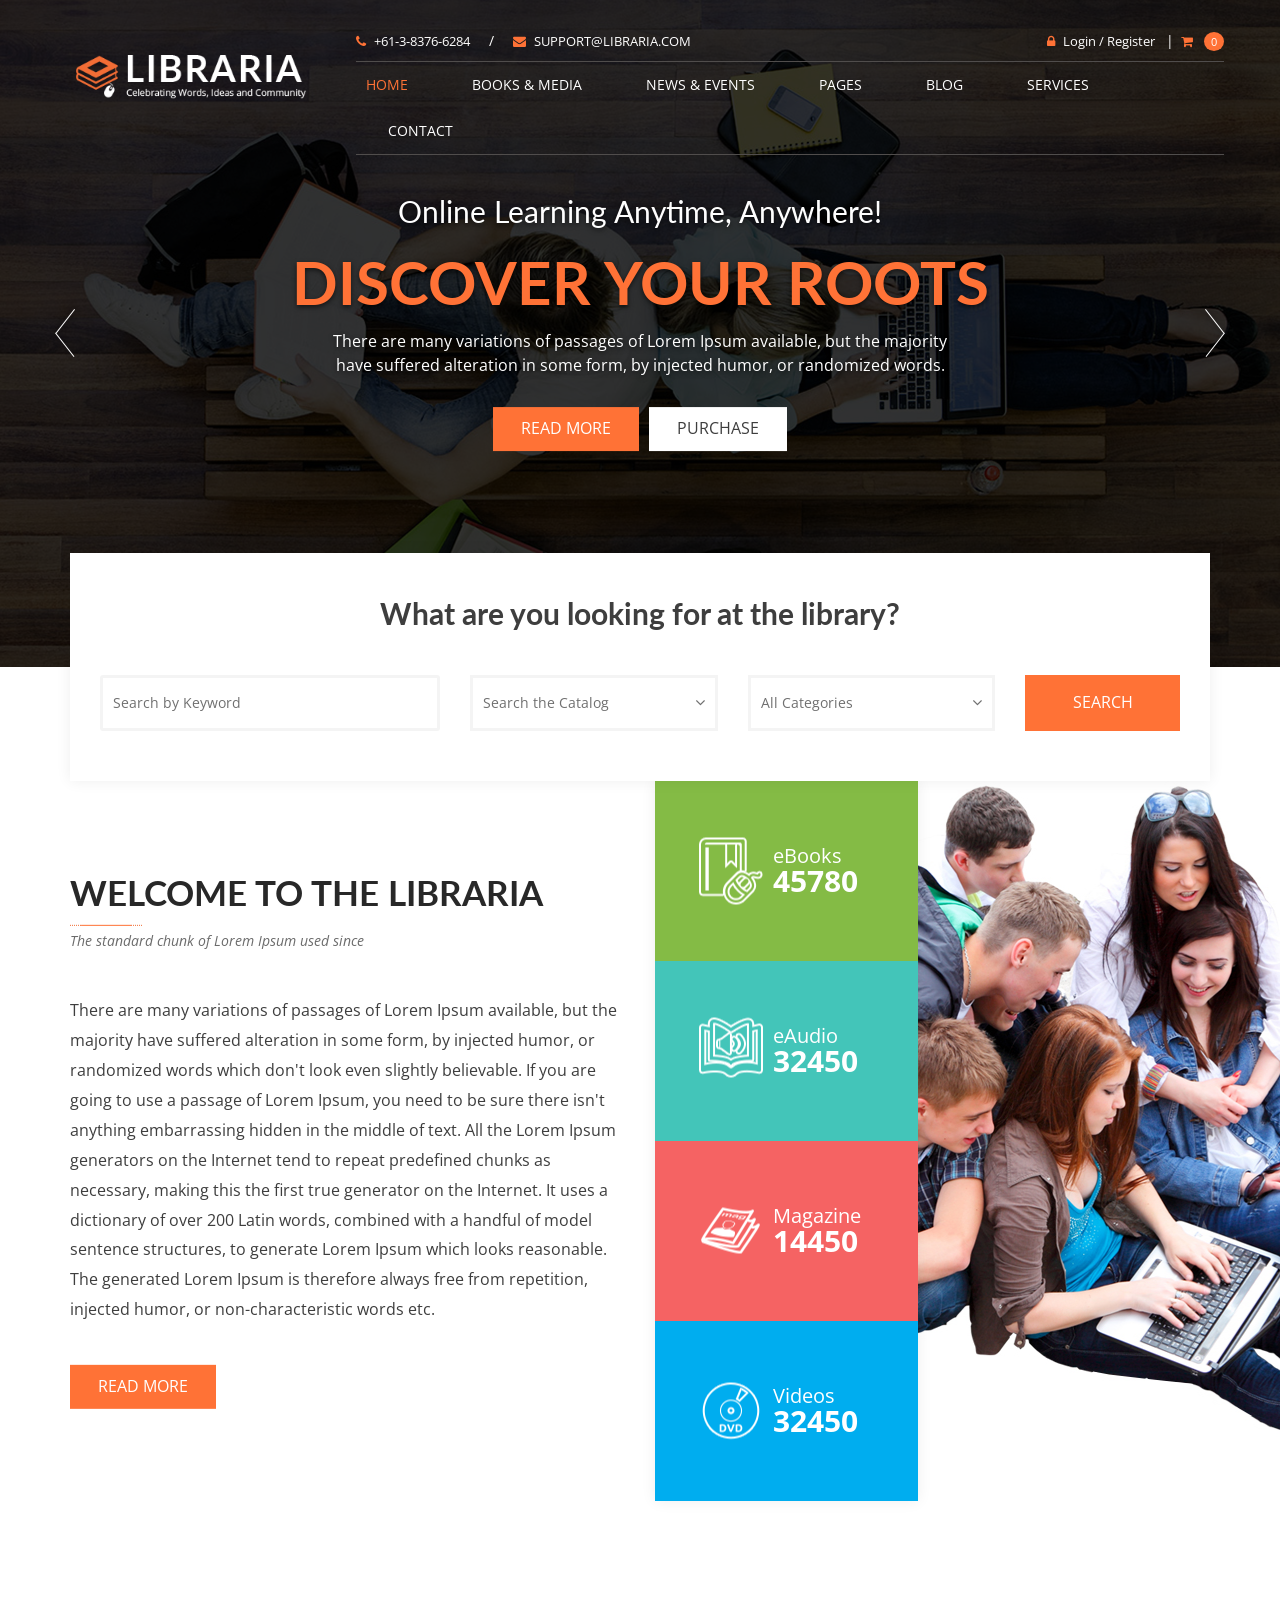
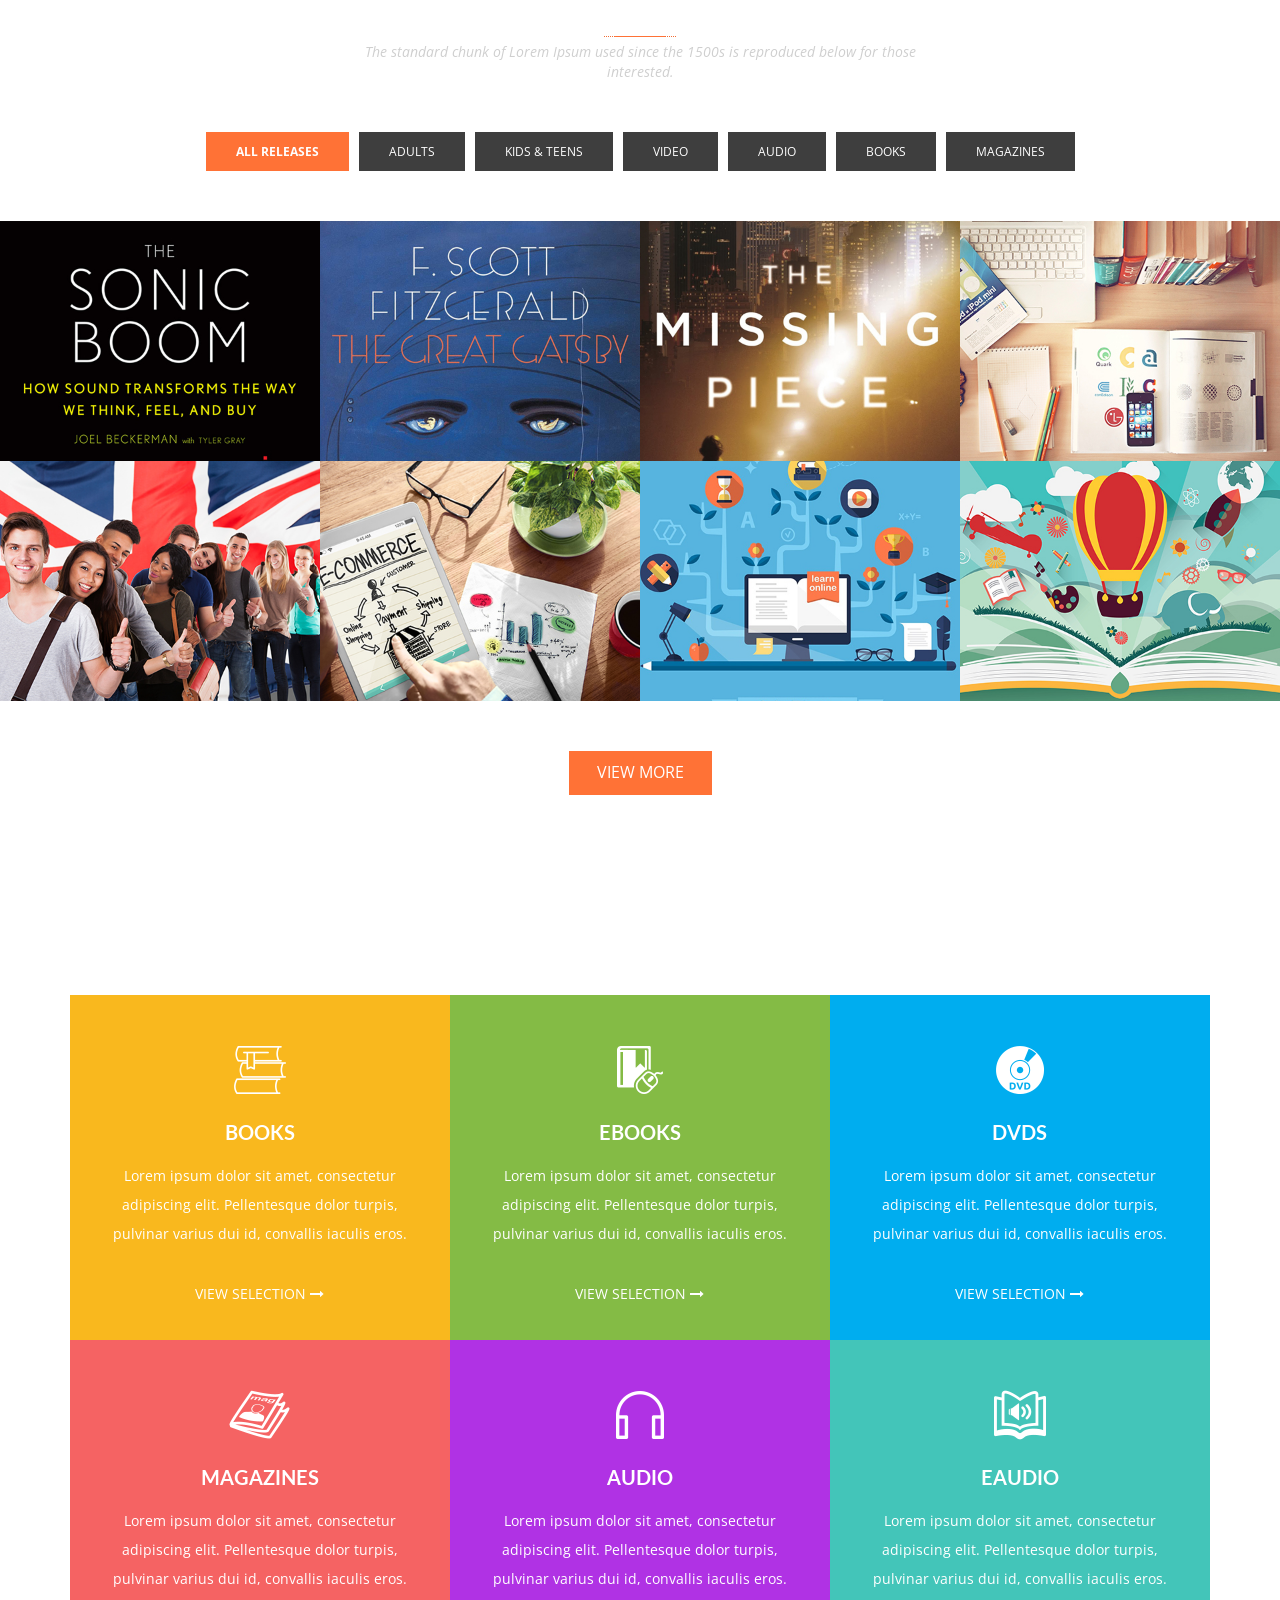
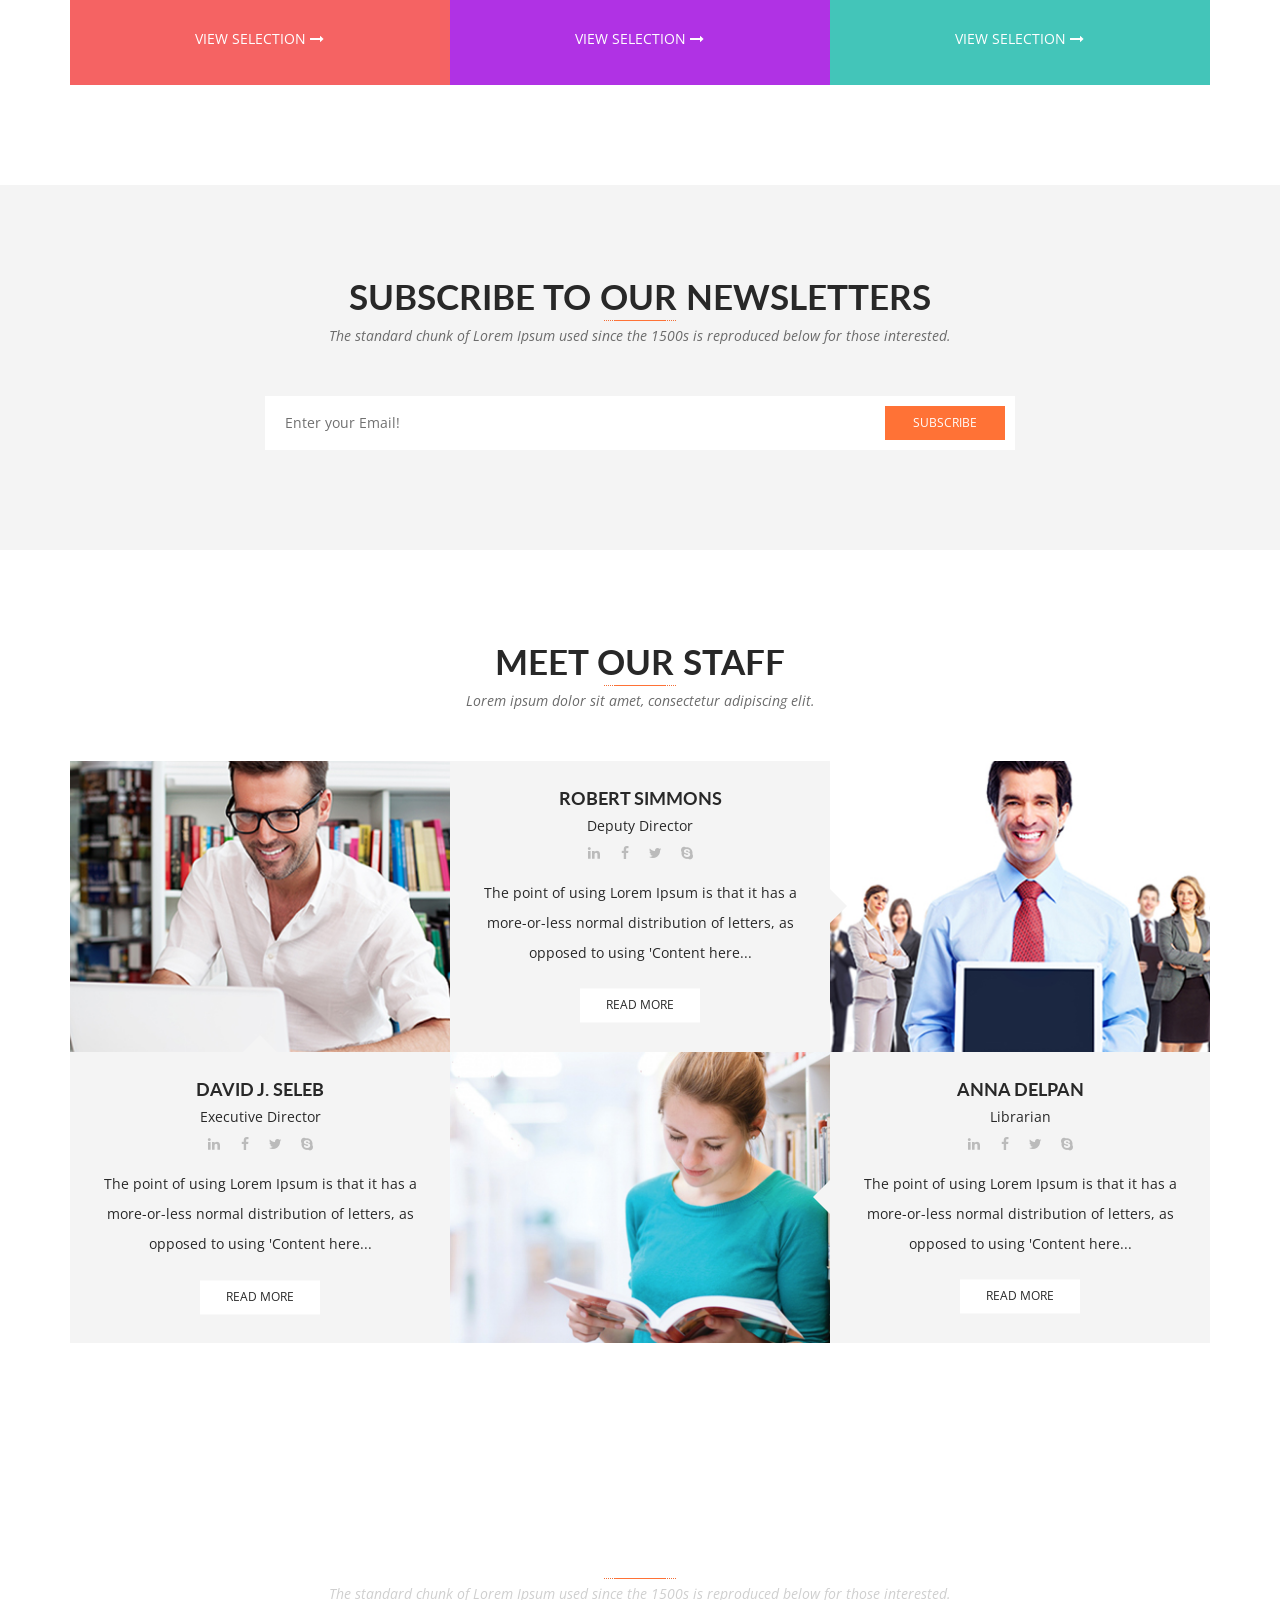
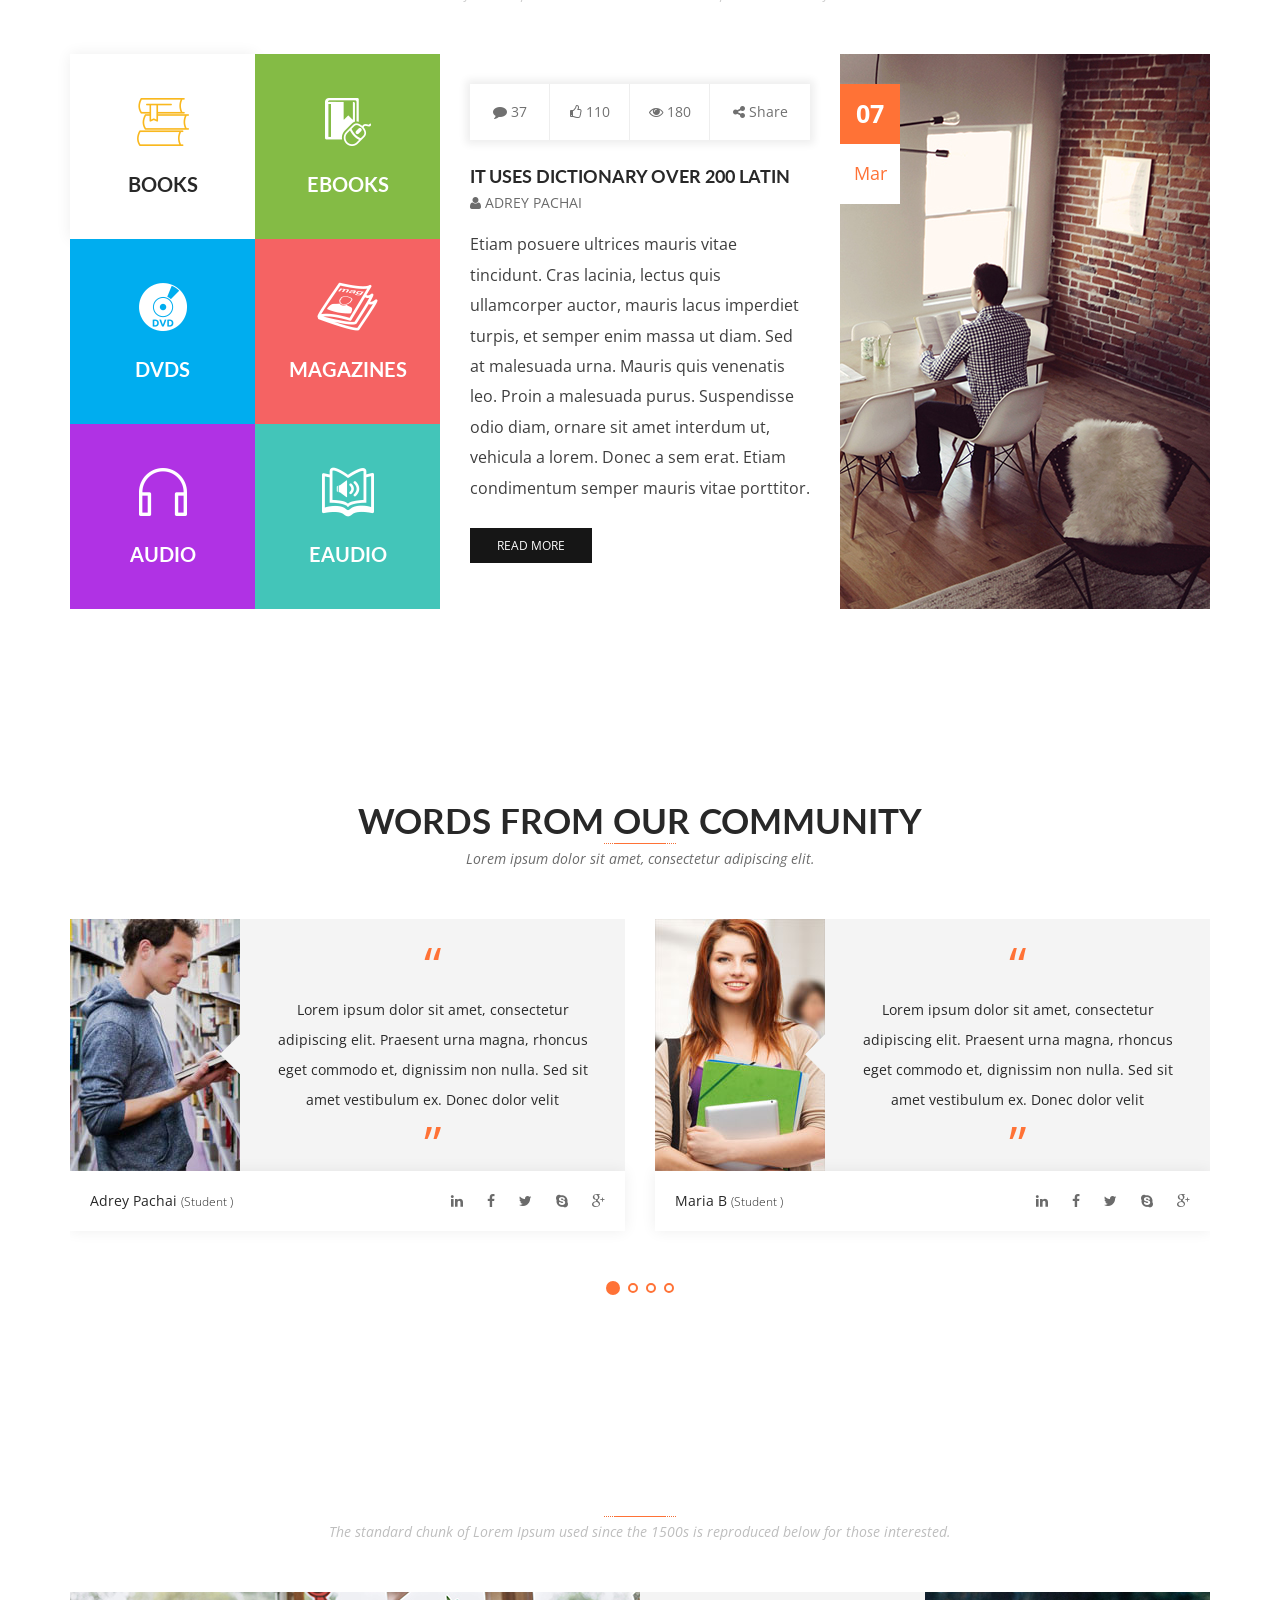
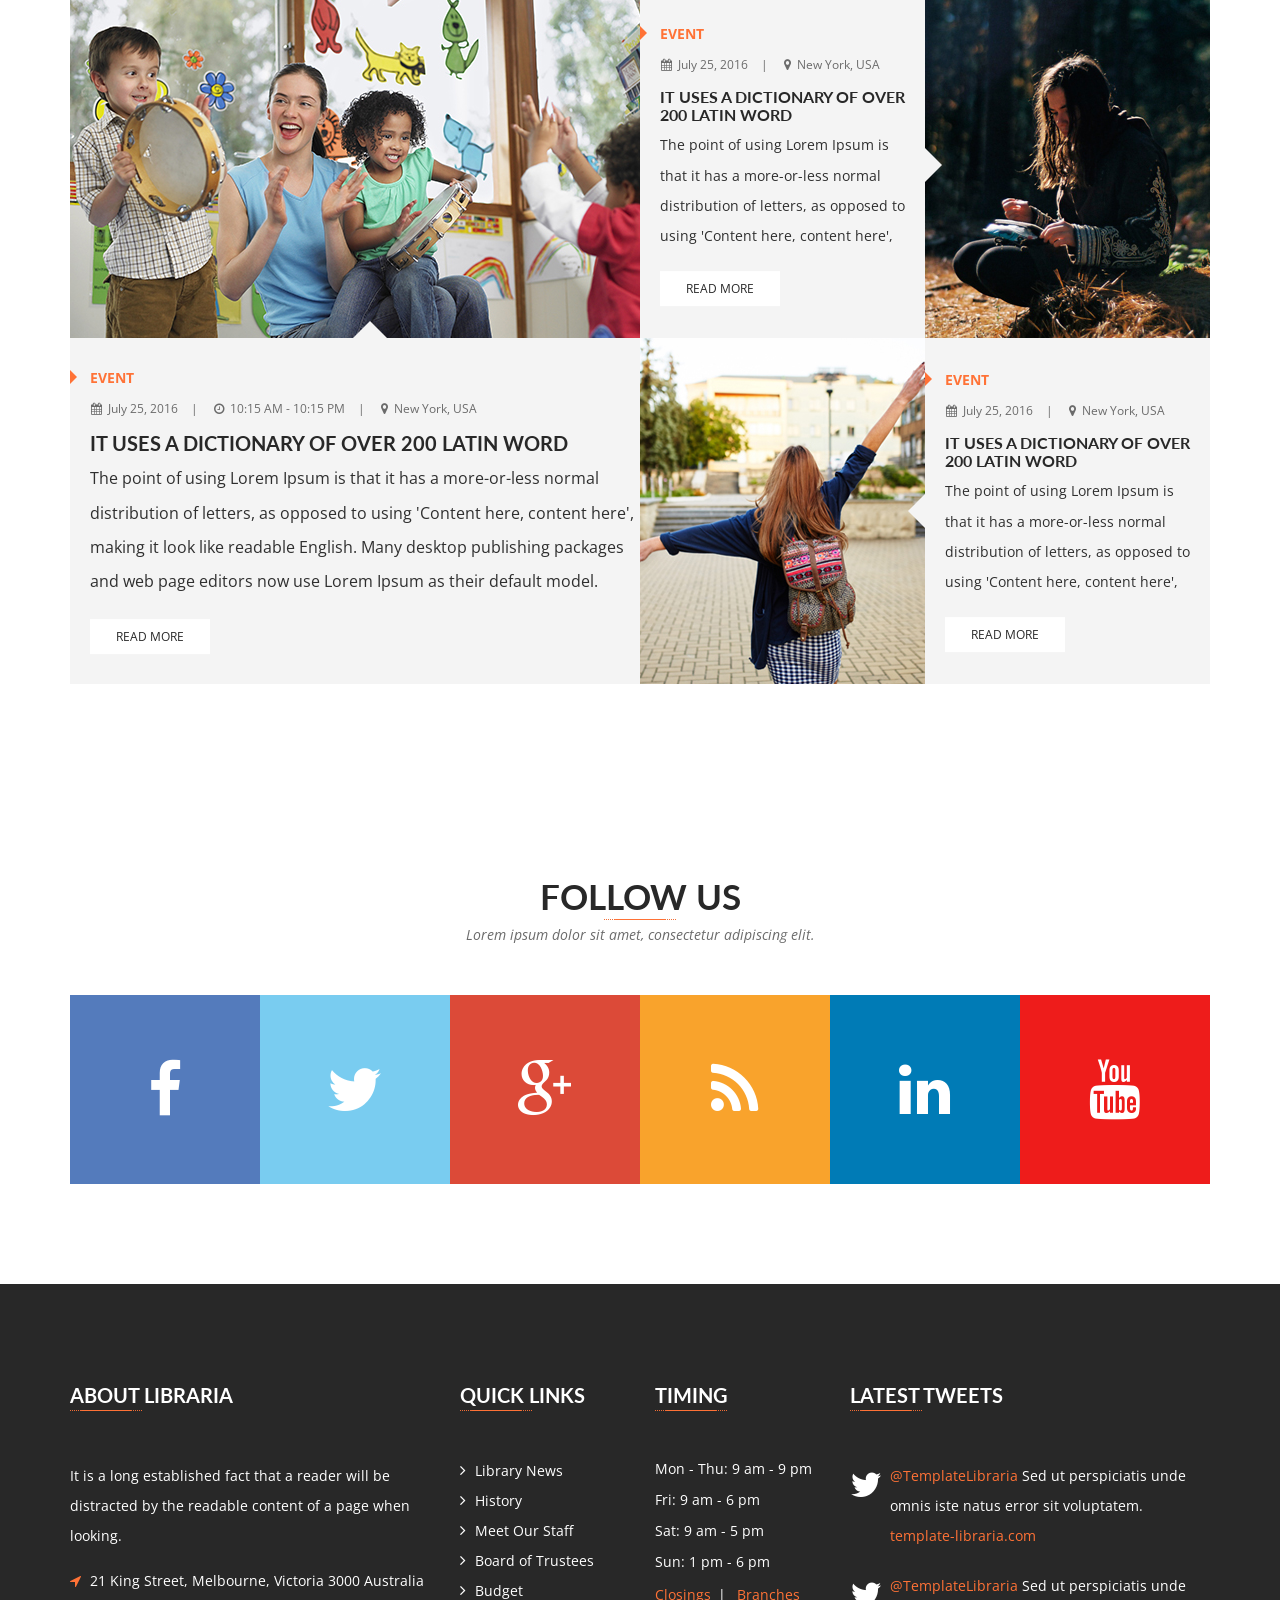
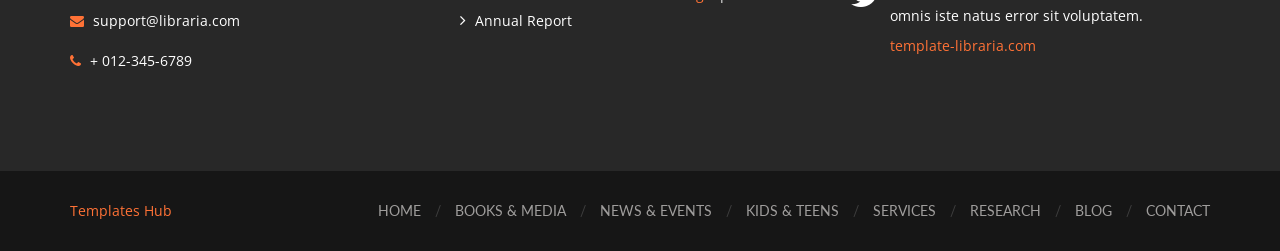
==== index.html @ a70cee3d "Caricamento iniziale Libraria HTML5 free template" ====
<!DOCTYPE html>
<html lang="zxx">
    

<head>        
        
        <!-- Meta -->
        <meta charset="utf-8" />
        <meta name="viewport" content="width=device-width,initial-scale=1,minimum-scale=1">
        
        <!-- Title -->
        <title>..:: LIBRARIA ::..</title>
        
        <!-- Favicon -->
        <link href="images/favicon.ico" rel="icon" type="image/x-icon" />
        
        <!-- Fonts -->
        <link href="https://fonts.googleapis.com/css?family=Open+Sans:300,300i,400,400i,600,600i,700,700i,800,800i%7CLato:100,100i,300,300i,400,400i,700,700i,900,900i" rel="stylesheet" />
        <link href="css/font-awesome.min.css" rel="stylesheet" type="text/css" />
        
        <!-- Mobile Menu -->
        <link href="css/mmenu.css" rel="stylesheet" type="text/css" />
        <link href="css/mmenu.positioning.css" rel="stylesheet" type="text/css" />
        
        <!-- Stylesheet -->
        <link href="style.css" rel="stylesheet" type="text/css" />
        
        <!-- HTML5 shim and Respond.js for IE8 support of HTML5 elements and media queries -->
        <!-- WARNING: Respond.js doesn't work if you view the page via file:// -->
        <!--[if lt IE 9]>
        <script src="js/html5shiv.min.js"></script>
        <script src="js/respond.min.js"></script>
        <![endif]-->
    </head>
    
    <body>
        
        <!-- Start: Header Section -->
        <header id="header-v1" class="navbar-wrapper">
            <div class="container">
                <div class="row">
                    <nav class="navbar navbar-default">
                        <div class="row">
                            <div class="col-md-3">
                                <div class="navbar-header">
                                    <div class="navbar-brand">
                                        <h1>
                                            <a href="index-2.html">
                                                <img src="images/libraria-logo-v1.png" alt="LIBRARIA" />
                                            </a>
                                        </h1>
                                    </div>
                                </div>
                            </div>
                            <div class="col-md-9">
                                <!-- Header Topbar -->
                                <div class="header-topbar hidden-sm hidden-xs">
                                    <div class="row">
                                        <div class="col-sm-6">
                                            <div class="topbar-info">
                                                <a href="tel:+61-3-8376-6284"><i class="fa fa-phone"></i>+61-3-8376-6284</a>
                                                <span>/</span>
                                                <a href="mailto:support@libraria.com"><i class="fa fa-envelope"></i>support@libraria.com</a>
                                            </div>
                                        </div>
                                        <div class="col-sm-6">
                                            <div class="topbar-links">
                                                <a href="signin.html"><i class="fa fa-lock"></i>Login / Register</a>
                                                <span>|</span>
                                                <div class="header-cart dropdown">
                                                    <a data-toggle="dropdown" class="dropdown-toggle" href="#">
                                                        <i class="fa fa-shopping-cart"></i>
                                                        <small>0</small>
                                                    </a>
                                                    <div class="dropdown-menu cart-dropdown">
                                                        <ul>
                                                            <li class="clearfix">
                                                                <img src="images/header-cart-image-01.jpg" alt="cart item" />
                                                                <div class="item-info">
                                                                    <div class="name">
                                                                        <a href="#">The Great Gatsby</a>
                                                                    </div>
                                                                    <div class="author"><strong>Author:</strong> F. Scott Fitzgerald</div>
                                                                    <div class="price">1 X $10.00</div>
                                                                </div>
                                                                <a class="remove" href="#"><i class="fa fa-trash-o"></i></a>
                                                            </li>
                                                            <li class="clearfix">
                                                                <img src="images/header-cart-image-02.jpg" alt="cart item" />
                                                                <div class="item-info">
                                                                    <div class="name">
                                                                        <a href="#">The Great Gatsby</a>
                                                                    </div>
                                                                    <div class="author"><strong>Author:</strong> F. Scott Fitzgerald</div>
                                                                    <div class="price">1 X $10.00</div>
                                                                </div>
                                                                <a class="remove" href="#"><i class="fa fa-trash-o"></i></a>
                                                            </li>
                                                            <li class="clearfix">
                                                                <img src="images/header-cart-image-03.jpg" alt="cart item" />
                                                                <div class="item-info">
                                                                    <div class="name">
                                                                        <a href="#">The Great Gatsby</a>
                                                                    </div>
                                                                    <div class="author"><strong>Author:</strong> F. Scott Fitzgerald</div>
                                                                    <div class="price">1 X $10.00</div>
                                                                </div>
                                                                <a class="remove" href="#"><i class="fa fa-trash-o"></i></a>
                                                            </li>
                                                        </ul>
                                                        <div class="cart-total">
                                                            <div class="title">SubTotal</div>
                                                            <div class="price">$30.00</div>
                                                        </div>
                                                        <div class="cart-buttons">
                                                            <a href="cart.html" class="btn btn-dark-gray">View Cart</a>
                                                            <a href="checkout.html" class="btn btn-primary">Checkout</a>
                                                        </div>
                                                    </div>
                                                </div>
                                            </div>
                                        </div>
                                    </div>
                                </div>
                                <div class="navbar-collapse hidden-sm hidden-xs">
                                    <ul class="nav navbar-nav">
                                        <li class="dropdown active">
                                            <a data-toggle="dropdown" class="dropdown-toggle disabled" href="index-2.html">Home</a>
                                            <ul class="dropdown-menu">
                                                <li><a href="index-2.html">Home V1</a></li>
                                                <li><a href="home-v2.html">Home V2</a></li>
                                                <li><a href="home-v3.html">Home V3</a></li>
                                            </ul>
                                        </li>
                                        <li class="dropdown">
                                            <a data-toggle="dropdown" class="dropdown-toggle disabled" href="books-media-list-view.html">Books &amp; Media</a>
                                            <ul class="dropdown-menu">
                                                <li><a href="books-media-list-view.html">Books &amp; Media List View</a></li>
                                                <li><a href="books-media-gird-view-v1.html">Books &amp; Media Grid View V1</a></li>
                                                <li><a href="books-media-gird-view-v2.html">Books &amp; Media Grid View V2</a></li>
                                                <li><a href="books-media-detail-v1.html">Books &amp; Media Detail V1</a></li>
                                                <li><a href="books-media-detail-v2.html">Books &amp; Media Detail V2</a></li>
                                            </ul>
                                        </li>
                                        <li class="dropdown">
                                            <a data-toggle="dropdown" class="dropdown-toggle disabled" href="news-events-list-view.html">News &amp; Events</a>
                                            <ul class="dropdown-menu">
                                                <li><a href="news-events-list-view.html">News &amp; Events List View</a></li>
                                                <li><a href="news-events-detail.html">News &amp; Events Detail</a></li>
                                            </ul>
                                        </li>
                                        <li class="dropdown">
                                            <a data-toggle="dropdown" class="dropdown-toggle disabled" href="#">Pages</a>
                                            <ul class="dropdown-menu">
                                                <li><a href="cart.html">Cart</a></li>
                                                <li><a href="checkout.html">Checkout</a></li>
                                                <li><a href="signin.html">Signin/Register</a></li>
                                                <li><a href="404.html">404/Error</a></li>
                                            </ul>
                                        </li>
                                        <li class="dropdown">
                                            <a data-toggle="dropdown" class="dropdown-toggle disabled" href="blog.html">Blog</a>
                                            <ul class="dropdown-menu">
                                                <li><a href="blog.html">Blog Grid View</a></li>
                                                <li><a href="blog-detail.html">Blog Detail</a></li>
                                            </ul>
                                        </li>
                                        <li><a href="services.html">Services</a></li>
                                        <li><a href="contact.html">Contact</a></li>
                                    </ul>
                                </div>
                            </div>
                        </div>
                        <div class="mobile-menu hidden-lg hidden-md">
                            <a href="#mobile-menu"><i class="fa fa-navicon"></i></a>
                            <div id="mobile-menu">
                                <ul>
                                    <li class="mobile-title">
                                        <h4>Navigation</h4>
                                        <a href="#" class="close"></a>
                                    </li>
                                    <li>
                                        <a href="index-2.html">Home</a>
                                        <ul>
                                            <li><a href="index-2.html">Home V1</a></li>
                                            <li><a href="home-v2.html">Home V2</a></li>
                                            <li><a href="home-v3.html">Home V3</a></li>
                                        </ul>
                                    </li>
                                    <li>
                                        <a href="books-media-list-view.html">Books &amp; Media</a>
                                        <ul>
                                            <li><a href="books-media-list-view.html">Books &amp; Media List View</a></li>
                                            <li><a href="books-media-gird-view-v1.html">Books &amp; Media Grid View V1</a></li>
                                            <li><a href="books-media-gird-view-v2.html">Books &amp; Media Grid View V2</a></li>
                                            <li><a href="books-media-detail-v1.html">Books &amp; Media Detail V1</a></li>
                                            <li><a href="books-media-detail-v2.html">Books &amp; Media Detail V2</a></li>
                                        </ul>
                                    </li>
                                    <li>
                                        <a href="news-events-list-view.html">News &amp; Events</a>
                                        <ul>
                                            <li><a href="news-events-list-view.html">News &amp; Events List View</a></li>
                                            <li><a href="news-events-detail.html">News &amp; Events Detail</a></li>
                                        </ul>
                                    </li>
                                    <li>
                                        <a href="#">Pages</a>
                                        <ul>
                                            <li><a href="cart.html">Cart</a></li>
                                            <li><a href="checkout.html">Checkout</a></li>
                                            <li><a href="signin.html">Signin/Register</a></li>
                                            <li><a href="404.html">404/Error</a></li>
                                        </ul>
                                    </li>
                                    <li>
                                        <a href="blog.html">Blog</a>
                                        <ul>
                                            <li><a href="blog.html">Blog Grid View</a></li>
                                            <li><a href="blog-detail.html">Blog Detail</a></li>
                                        </ul>
                                    </li>
                                    <li><a href="services.html">Services</a></li>
                                    <li><a href="contact.html">Contact</a></li>
                                </ul>
                            </div>
                        </div>
                    </nav>
                </div>
            </div>
        </header>
        <!-- End: Header Section -->
        
        <!-- Start: Slider Section -->
        <div data-ride="carousel" class="carousel slide" id="home-v1-header-carousel">
            
            <!-- Carousel slides -->
            <div class="carousel-inner">
                <div class="item active">
                    <figure>
                        <img alt="Home Slide" src="images/header-slider/home-v1/header-slide.jpg" />
                    </figure>
                    <div class="container">
                        <div class="carousel-caption">
                            <h3>Online Learning Anytime, Anywhere!</h3>
                            <h2>Discover Your Roots</h2>
                            <p>There are many variations of passages of Lorem Ipsum available, but the majority have suffered alteration in some form, by injected humor, or randomized words.</p>
                            <div class="slide-buttons hidden-sm hidden-xs">    
                                <a href="#" class="btn btn-primary">Read More</a>
                                <a href="#" class="btn btn-default">Purchase</a>
                            </div>
                        </div>
                    </div>
                </div>
                <div class="item">
                    <figure>
                        <img alt="Home Slide" src="images/header-slider/home-v1/header-slide.jpg" />
                    </figure>
                    <div class="container">
                        <div class="carousel-caption">
                            <h3>Online Learning Anytime, Anywhere!</h3>
                            <h2>Discover Your Roots</h2>
                            <p>There are many variations of passages of Lorem Ipsum available, but the majority have suffered alteration in some form, by injected humor, or randomized words.</p>
                            <div class="slide-buttons hidden-sm hidden-xs">    
                                <a href="#" class="btn btn-primary">Read More</a>
                                <a href="#" class="btn btn-default">Purchase</a>
                            </div>
                        </div>
                    </div>
                </div>
                <div class="item">
                    <figure>
                        <img alt="Home Slide" src="images/header-slider/home-v1/header-slide.jpg" />
                    </figure>
                    <div class="container">
                        <div class="carousel-caption">
                            <h3>Online Learning Anytime, Anywhere!</h3>
                            <h2>Discover Your Roots</h2>
                            <p>There are many variations of passages of Lorem Ipsum available, but the majority have suffered alteration in some form, by injected humor, or randomized words.</p>
                            <div class="slide-buttons hidden-sm hidden-xs">    
                                <a href="#" class="btn btn-primary">Read More</a>
                                <a href="#" class="btn btn-default">Purchase</a>
                            </div>
                        </div>
                    </div>
                </div>
            </div>
            
            <!-- Controls -->
            <a class="left carousel-control" href="#home-v1-header-carousel" data-slide="prev"></a>
            <a class="right carousel-control" href="#home-v1-header-carousel" data-slide="next"></a>
        </div>
        <!-- End: Slider Section -->
        
        <!-- Start: Search Section -->
        <section class="search-filters">
            <div class="container">
                <div class="filter-box">
                    <h3>What are you looking for at the library?</h3>
                    <form action="http://libraria.demo.presstigers.com/index.html" method="get">
                        <div class="col-md-4 col-sm-6">
                            <div class="form-group">
                                <label class="sr-only" for="keywords">Search by Keyword</label>
                                <input class="form-control" placeholder="Search by Keyword" id="keywords" name="keywords" type="text">
                            </div>
                        </div>
                        <div class="col-md-3 col-sm-6">
                            <div class="form-group">
                                <select name="catalog" id="catalog" class="form-control">
                                    <option>Search the Catalog</option>
                                    <option>Catalog 01</option>
                                    <option>Catalog 02</option>
                                    <option>Catalog 03</option>
                                    <option>Catalog 04</option>
                                    <option>Catalog 05</option>
                                </select>
                            </div>
                        </div>
                        <div class="col-md-3 col-sm-6">
                            <div class="form-group">
                                <select name="category" id="category" class="form-control">
                                    <option>All Categories</option>
                                    <option>Category 01</option>
                                    <option>Category 02</option>
                                    <option>Category 03</option>
                                    <option>Category 04</option>
                                    <option>Category 05</option>
                                </select>
                            </div>
                        </div>
                        <div class="col-md-2 col-sm-6">
                            <div class="form-group">
                                <input class="form-control" type="submit" value="Search">
                            </div>
                        </div>
                    </form>
                </div>
            </div>
        </section>
        <!-- End: Search Section -->
        
        <!-- Start: Welcome Section -->
        <section class="welcome-section">
            <div class="container">
                <div class="row">
                    <div class="col-md-6">
                        <div class="welcome-wrap">
                            <div class="welcome-text">
                                <h2 class="section-title">Welcome to the libraria</h2>
                                <span class="underline left"></span>
                                <p class="lead">The standard chunk of Lorem Ipsum used since</p>
                                <p>There are many variations of passages of Lorem Ipsum available, but the majority have suffered alteration in some form, by injected humor, or randomized words which don't look even slightly believable. If you are going to use a passage of Lorem Ipsum, you need to be sure there isn't anything embarrassing hidden in the middle of text. All the Lorem Ipsum generators on the Internet tend to repeat predefined chunks as necessary, making this the first true generator on the Internet. It uses a dictionary of over 200 Latin words, combined with a handful of model sentence structures, to generate Lorem Ipsum which looks reasonable. The generated Lorem Ipsum is therefore always free from repetition, injected humor, or non-characteristic words etc.</p>
                                <a class="btn btn-primary" href="#">Read More</a>
                            </div>
                        </div>
                    </div>
                    <div class="col-md-3">
                        <div class="facts-counter">
                            <ul>
                                <li class="bg-light-green">
                                    <div class="fact-item">
                                        <div class="fact-icon">
                                            <i class="ebook"></i>
                                        </div>
                                        <span>eBooks<strong class="fact-counter">45780</strong></span>
                                    </div>
                                </li>
                                <li class="bg-green">
                                    <div class="fact-item">
                                        <div class="fact-icon">
                                            <i class="eaudio"></i>
                                        </div>
                                        <span>eAudio<strong class="fact-counter">32450</strong></span>
                                    </div>
                                </li>
                                <li class="bg-red">
                                    <div class="fact-item">
                                        <div class="fact-icon">
                                            <i class="magazine"></i>
                                        </div>
                                        <span>Magazine<strong class="fact-counter">14450</strong></span>
                                    </div>
                                </li>
                                <li class="bg-blue">
                                    <div class="fact-item">
                                        <div class="fact-icon">
                                            <i class="videos"></i>
                                        </div>
                                        <span>Videos<strong class="fact-counter">32450</strong></span>
                                    </div>
                                </li>
                            </ul>
                        </div>
                    </div>
                </div>
            </div>
            <div class="welcome-image"></div>
        </section>
        <!-- End: Welcome Section -->
        
        <!-- Start: Category Filter -->
        <section class="category-filter section-padding">
            <div class="container">
                <div class="center-content">
                    <div class="row">
                        <div class="col-md-6 col-md-offset-3">
                            <h2 class="section-title">Check Out The New Releases</h2>
                            <span class="underline center"></span>
                            <p class="lead">The standard chunk of Lorem Ipsum used since the 1500s is reproduced below for those interested.</p>
                        </div>
                    </div>
                </div>
                <div class="filter-buttons">
                    <div class="filter btn" data-filter="all">All Releases</div>
                    <div class="filter btn" data-filter=".adults">Adults</div>
                    <div class="filter btn" data-filter=".kids-teens">Kids &amp; Teens</div>
                    <div class="filter btn" data-filter=".video">Video</div>
                    <div class="filter btn" data-filter=".audio">Audio</div>
                    <div class="filter btn" data-filter=".books">Books</div>
                    <div class="filter btn" data-filter=".magazines">Magazines</div>
                </div>
            </div>
            <div id="category-filter">
                <ul class="category-list">
                    <li class="category-item adults">
                        <figure>
                            <img src="images/category-filter/home-v1/category-filter-img-01.jpg" alt="New Releaase" />
                            <figcaption class="bg-orange">
                                <div class="info-block">
                                    <h4>The Great Gatsby</h4>
                                    <span class="author"><strong>Author:</strong> F. Scott Fitzgerald</span>
                                    <span class="author"><strong>ISBN:</strong> 9781581573268</span>
                                    <div class="rating">
                                        <span>☆</span>
                                        <span>☆</span>
                                        <span>☆</span>
                                        <span>☆</span>
                                        <span>☆</span>
                                    </div>
                                    <p>It is a long established fact that a reader will be distracted by the readable content of a page when looking at its layout. Pellentesque dolor turpis, pulvinar varius.</p>
                                    <a href="#">Read More <i class="fa fa-long-arrow-right"></i></a>
                                    <ol>
                                        <li>
                                            <a href="#">
                                                <i class="fa fa-shopping-cart"></i>
                                            </a>
                                        </li>
                                        <li>
                                            <a href="#">
                                                <i class="fa fa-heart"></i>
                                            </a>
                                        </li>
                                        <li>
                                            <a href="#">
                                                <i class="fa fa-envelope"></i>
                                            </a>
                                        </li>
                                        <li>
                                            <a href="#">
                                                <i class="fa fa-share-alt"></i>
                                            </a>
                                        </li>
                                        <li>
                                            <a href="#">
                                                <i class="fa fa-search"></i>
                                            </a>
                                        </li>
                                    </ol>
                                </div>
                            </figcaption>
                        </figure>
                    </li>
                    <li class="category-item kids-teens">
                        <figure>
                            <img src="images/category-filter/home-v1/category-filter-img-02.jpg" alt="New Releaase" />
                            <figcaption class="bg-orange">
                                <div class="info-block">
                                    <h4>The Great Gatsby</h4>
                                    <span class="author"><strong>Author:</strong> F. Scott Fitzgerald</span>
                                    <span class="author"><strong>ISBN:</strong> 9781581573268</span>
                                    <div class="rating">
                                        <span>☆</span>
                                        <span>☆</span>
                                        <span>☆</span>
                                        <span>☆</span>
                                        <span>☆</span>
                                    </div>
                                    <p>It is a long established fact that a reader will be distracted by the readable content of a page when looking at its layout. Pellentesque dolor turpis, pulvinar varius.</p>
                                    <a href="#">Read More <i class="fa fa-long-arrow-right"></i></a>
                                    <ol>
                                        <li>
                                            <a href="#">
                                                <i class="fa fa-shopping-cart"></i>
                                            </a>
                                        </li>
                                        <li>
                                            <a href="#">
                                                <i class="fa fa-heart"></i>
                                            </a>
                                        </li>
                                        <li>
                                            <a href="#">
                                                <i class="fa fa-envelope"></i>
                                            </a>
                                        </li>
                                        <li>
                                            <a href="#">
                                                <i class="fa fa-share-alt"></i>
                                            </a>
                                        </li>
                                        <li>
                                            <a href="#">
                                                <i class="fa fa-search"></i>
                                            </a>
                                        </li>
                                    </ol>
                                </div>
                            </figcaption>
                        </figure>
                    </li>
                    <li class="category-item video">
                        <figure>
                            <img src="images/category-filter/home-v1/category-filter-img-03.jpg" alt="New Releaase" />
                            <figcaption class="bg-orange">
                                <div class="info-block">
                                    <h4>The Great Gatsby</h4>
                                    <span class="author"><strong>Author:</strong> F. Scott Fitzgerald</span>
                                    <span class="author"><strong>ISBN:</strong> 9781581573268</span>
                                    <div class="rating">
                                        <span>☆</span>
                                        <span>☆</span>
                                        <span>☆</span>
                                        <span>☆</span>
                                        <span>☆</span>
                                    </div>
                                    <p>It is a long established fact that a reader will be distracted by the readable content of a page when looking at its layout. Pellentesque dolor turpis, pulvinar varius.</p>
                                    <a href="#">Read More <i class="fa fa-long-arrow-right"></i></a>
                                    <ol>
                                        <li>
                                            <a href="#">
                                                <i class="fa fa-shopping-cart"></i>
                                            </a>
                                        </li>
                                        <li>
                                            <a href="#">
                                                <i class="fa fa-heart"></i>
                                            </a>
                                        </li>
                                        <li>
                                            <a href="#">
                                                <i class="fa fa-envelope"></i>
                                            </a>
                                        </li>
                                        <li>
                                            <a href="#">
                                                <i class="fa fa-share-alt"></i>
                                            </a>
                                        </li>
                                        <li>
                                            <a href="#">
                                                <i class="fa fa-search"></i>
                                            </a>
                                        </li>
                                    </ol>
                                </div>
                            </figcaption>
                        </figure>
                    </li>
                    <li class="category-item audio">
                        <figure>
                            <img src="images/category-filter/home-v1/category-filter-img-04.jpg" alt="New Releaase" />
                            <figcaption class="bg-orange">
                                <div class="info-block">
                                    <h4>The Great Gatsby</h4>
                                    <span class="author"><strong>Author:</strong> F. Scott Fitzgerald</span>
                                    <span class="author"><strong>ISBN:</strong> 9781581573268</span>
                                    <div class="rating">
                                        <span>☆</span>
                                        <span>☆</span>
                                        <span>☆</span>
                                        <span>☆</span>
                                        <span>☆</span>
                                    </div>
                                    <p>It is a long established fact that a reader will be distracted by the readable content of a page when looking at its layout. Pellentesque dolor turpis, pulvinar varius.</p>
                                    <a href="#">Read More <i class="fa fa-long-arrow-right"></i></a>
                                    <ol>
                                        <li>
                                            <a href="#">
                                                <i class="fa fa-shopping-cart"></i>
                                            </a>
                                        </li>
                                        <li>
                                            <a href="#">
                                                <i class="fa fa-heart"></i>
                                            </a>
                                        </li>
                                        <li>
                                            <a href="#">
                                                <i class="fa fa-envelope"></i>
                                            </a>
                                        </li>
                                        <li>
                                            <a href="#">
                                                <i class="fa fa-share-alt"></i>
                                            </a>
                                        </li>
                                        <li>
                                            <a href="#">
                                                <i class="fa fa-search"></i>
                                            </a>
                                        </li>
                                    </ol>
                                </div>
                            </figcaption>
                        </figure>
                    </li>
                    <li class="category-item books">
                        <figure>
                            <img src="images/category-filter/home-v1/category-filter-img-05.jpg" alt="New Releaase" />
                            <figcaption class="bg-orange">
                                <div class="info-block">
                                    <h4>The Great Gatsby</h4>
                                    <span class="author"><strong>Author:</strong> F. Scott Fitzgerald</span>
                                    <span class="author"><strong>ISBN:</strong> 9781581573268</span>
                                    <div class="rating">
                                        <span>☆</span>
                                        <span>☆</span>
                                        <span>☆</span>
                                        <span>☆</span>
                                        <span>☆</span>
                                    </div>
                                    <p>It is a long established fact that a reader will be distracted by the readable content of a page when looking at its layout. Pellentesque dolor turpis, pulvinar varius.</p>
                                    <a href="#">Read More <i class="fa fa-long-arrow-right"></i></a>
                                    <ol>
                                        <li>
                                            <a href="#">
                                                <i class="fa fa-shopping-cart"></i>
                                            </a>
                                        </li>
                                        <li>
                                            <a href="#">
                                                <i class="fa fa-heart"></i>
                                            </a>
                                        </li>
                                        <li>
                                            <a href="#">
                                                <i class="fa fa-envelope"></i>
                                            </a>
                                        </li>
                                        <li>
                                            <a href="#">
                                                <i class="fa fa-share-alt"></i>
                                            </a>
                                        </li>
                                        <li>
                                            <a href="#">
                                                <i class="fa fa-search"></i>
                                            </a>
                                        </li>
                                    </ol>
                                </div>
                            </figcaption>
                        </figure>
                    </li>
                    <li class="category-item magazines">
                        <figure>
                            <img src="images/category-filter/home-v1/category-filter-img-06.jpg" alt="New Releaase" />
                            <figcaption class="bg-orange">
                                <div class="info-block">
                                    <h4>The Great Gatsby</h4>
                                    <span class="author"><strong>Author:</strong> F. Scott Fitzgerald</span>
                                    <span class="author"><strong>ISBN:</strong> 9781581573268</span>
                                    <div class="rating">
                                        <span>☆</span>
                                        <span>☆</span>
                                        <span>☆</span>
                                        <span>☆</span>
                                        <span>☆</span>
                                    </div>
                                    <p>It is a long established fact that a reader will be distracted by the readable content of a page when looking at its layout. Pellentesque dolor turpis, pulvinar varius.</p>
                                    <a href="#">Read More <i class="fa fa-long-arrow-right"></i></a>
                                    <ol>
                                        <li>
                                            <a href="#">
                                                <i class="fa fa-shopping-cart"></i>
                                            </a>
                                        </li>
                                        <li>
                                            <a href="#">
                                                <i class="fa fa-heart"></i>
                                            </a>
                                        </li>
                                        <li>
                                            <a href="#">
                                                <i class="fa fa-envelope"></i>
                                            </a>
                                        </li>
                                        <li>
                                            <a href="#">
                                                <i class="fa fa-share-alt"></i>
                                            </a>
                                        </li>
                                        <li>
                                            <a href="#">
                                                <i class="fa fa-search"></i>
                                            </a>
                                        </li>
                                    </ol>
                                </div>
                            </figcaption>
                        </figure>
                    </li>
                    <li class="category-item adults">
                        <figure>
                            <img src="images/category-filter/home-v1/category-filter-img-07.jpg" alt="New Releaase" />
                            <figcaption class="bg-orange">
                                <div class="info-block">
                                    <h4>The Great Gatsby</h4>
                                    <span class="author"><strong>Author:</strong> F. Scott Fitzgerald</span>
                                    <span class="author"><strong>ISBN:</strong> 9781581573268</span>
                                    <div class="rating">
                                        <span>☆</span>
                                        <span>☆</span>
                                        <span>☆</span>
                                        <span>☆</span>
                                        <span>☆</span>
                                    </div>
                                    <p>It is a long established fact that a reader will be distracted by the readable content of a page when looking at its layout. Pellentesque dolor turpis, pulvinar varius.</p>
                                    <a href="#">Read More <i class="fa fa-long-arrow-right"></i></a>
                                    <ol>
                                        <li>
                                            <a href="#">
                                                <i class="fa fa-shopping-cart"></i>
                                            </a>
                                        </li>
                                        <li>
                                            <a href="#">
                                                <i class="fa fa-heart"></i>
                                            </a>
                                        </li>
                                        <li>
                                            <a href="#">
                                                <i class="fa fa-envelope"></i>
                                            </a>
                                        </li>
                                        <li>
                                            <a href="#">
                                                <i class="fa fa-share-alt"></i>
                                            </a>
                                        </li>
                                        <li>
                                            <a href="#">
                                                <i class="fa fa-search"></i>
                                            </a>
                                        </li>
                                    </ol>
                                </div>
                            </figcaption>
                        </figure>
                    </li>
                    <li class="category-item kids-teens">
                        <figure>
                            <img src="images/category-filter/home-v1/category-filter-img-08.jpg" alt="New Releaase" />
                            <figcaption class="bg-orange">
                                <div class="info-block">
                                    <h4>The Great Gatsby</h4>
                                    <span class="author"><strong>Author:</strong> F. Scott Fitzgerald</span>
                                    <span class="author"><strong>ISBN:</strong> 9781581573268</span>
                                    <div class="rating">
                                        <span>☆</span>
                                        <span>☆</span>
                                        <span>☆</span>
                                        <span>☆</span>
                                        <span>☆</span>
                                    </div>
                                    <p>It is a long established fact that a reader will be distracted by the readable content of a page when looking at its layout. Pellentesque dolor turpis, pulvinar varius.</p>
                                    <a href="#">Read More <i class="fa fa-long-arrow-right"></i></a>
                                    <ol>
                                        <li>
                                            <a href="#">
                                                <i class="fa fa-shopping-cart"></i>
                                            </a>
                                        </li>
                                        <li>
                                            <a href="#">
                                                <i class="fa fa-heart"></i>
                                            </a>
                                        </li>
                                        <li>
                                            <a href="#">
                                                <i class="fa fa-envelope"></i>
                                            </a>
                                        </li>
                                        <li>
                                            <a href="#">
                                                <i class="fa fa-share-alt"></i>
                                            </a>
                                        </li>
                                        <li>
                                            <a href="#">
                                                <i class="fa fa-search"></i>
                                            </a>
                                        </li>
                                    </ol>
                                </div>
                            </figcaption>
                        </figure>
                    </li>
                </ul>
                <div class="center-content">
                    <a href="#" class="btn btn-primary">View More</a>
                </div>
                <div class="clearfix"></div>
            </div>
        </section>
        <!-- Start: Category Filter -->
        
        <!-- Start: Features -->
        <section class="features">
            <div class="container">
                <ul>
                    <li class="bg-yellow">
                        <div class="feature-box">
                            <i class="yellow"></i>
                            <h3>Books</h3>
                            <p>Lorem ipsum dolor sit amet, consectetur adipiscing elit. Pellentesque dolor turpis, pulvinar varius dui id, convallis iaculis eros.</p>
                            <a class="yellow" href="#">
                                View Selection <i class="fa fa-long-arrow-right"></i>
                            </a>
                        </div>
                    </li>
                    <li class="bg-light-green">
                        <div class="feature-box">
                            <i class="light-green"></i>
                            <h3>eBooks</h3>
                            <p>Lorem ipsum dolor sit amet, consectetur adipiscing elit. Pellentesque dolor turpis, pulvinar varius dui id, convallis iaculis eros.</p>
                            <a class="light-green" href="#">
                                View Selection <i class="fa fa-long-arrow-right"></i>
                            </a>
                        </div>
                    </li>
                    <li class="bg-blue">
                        <div class="feature-box">
                            <i class="blue"></i>
                            <h3>DVDs</h3>
                            <p>Lorem ipsum dolor sit amet, consectetur adipiscing elit. Pellentesque dolor turpis, pulvinar varius dui id, convallis iaculis eros.</p>
                            <a class="blue" href="#">
                                View Selection <i class="fa fa-long-arrow-right"></i>
                            </a>
                        </div>
                    </li>
                    <li class="bg-red">
                        <div class="feature-box">
                            <i class="red"></i>
                            <h3>Magazines</h3>
                            <p>Lorem ipsum dolor sit amet, consectetur adipiscing elit. Pellentesque dolor turpis, pulvinar varius dui id, convallis iaculis eros.</p>
                            <a class="red" href="#">
                                View Selection <i class="fa fa-long-arrow-right"></i>
                            </a>
                        </div>
                    </li>
                    <li class="bg-violet">
                        <div class="feature-box">
                            <i class="violet"></i>
                            <h3>Audio</h3>
                            <p>Lorem ipsum dolor sit amet, consectetur adipiscing elit. Pellentesque dolor turpis, pulvinar varius dui id, convallis iaculis eros.</p>
                            <a class="violet" href="#">
                                View Selection <i class="fa fa-long-arrow-right"></i>
                            </a>
                        </div>
                    </li>
                    <li class="bg-green">
                        <div class="feature-box">
                            <i class="green"></i>
                            <h3>eAudio</h3>
                            <p>Lorem ipsum dolor sit amet, consectetur adipiscing elit. Pellentesque dolor turpis, pulvinar varius dui id, convallis iaculis eros.</p>
                            <a class="green" href="#">
                                View Selection <i class="fa fa-long-arrow-right"></i>
                            </a>
                        </div>
                    </li>
                </ul>
            </div>
        </section>
        <!-- End: Features -->
        
        <!-- Start: Newsletter -->
        <section class="newsletter section-padding">
            <div class="container">
                <div class="row">
                    <div class="col-md-8 col-md-offset-2">
                        <div class="center-content">
                            <h2 class="section-title">Subscribe to our Newsletters</h2>
                            <span class="underline center"></span>
                            <p class="lead">The standard chunk of Lorem Ipsum used since the 1500s is reproduced below for those interested.</p>
                        </div>
                        <div class="form-group">
                            <input class="form-control" placeholder="Enter your Email!" id="newsletter" name="newsletter" type="email">
                            <input class="form-control" value="Subscribe" type="submit">
                        </div>
                    </div>
                </div>
            </div>
        </section>
        <!-- End: Newsletter -->
        
        <!-- Start: Meet Staff -->
        <section class="team section-padding">
            <div class="container">
                <div class="center-content">
                    <h2 class="section-title">Meet Our Staff</h2>
                    <span class="underline center"></span>
                    <p class="lead">Lorem ipsum dolor sit amet, consectetur adipiscing elit.</p>
                </div>
                <div class="team-list">
                    <div class="team-member">
                        <figure>
                            <img src="images/team-img-01.jpg" alt="team" />
                        </figure>
                        <div class="content-block">
                            <div class="member-info">
                                <h4>David J. Seleb</h4>
                                <span class="designation">Executive Director</span>
                                <ul class="social">
                                    <li>
                                        <a href="#" target="_blank">
                                            <i class="fa fa-linkedin"></i>
                                        </a>
                                    </li>
                                    <li>
                                        <a href="#" target="_blank">
                                            <i class="fa fa-facebook-f"></i>
                                        </a>
                                    </li>
                                    <li>
                                        <a href="#" target="_blank">
                                            <i class="fa fa-twitter"></i>
                                        </a>
                                    </li>
                                    <li>
                                        <a href="#" target="_blank">
                                            <i class="fa fa-skype"></i>
                                        </a>
                                    </li>
                                </ul>
                                <p>The point of using Lorem Ipsum is that it has a more-or-less normal distribution of letters, as opposed to using 'Content here...</p>
                                <a class="btn btn-primary" href="#">Read More</a>
                            </div>
                        </div>
                    </div>
                    <div class="team-member">
                        <figure>
                            <img src="images/team-img-02.jpg" alt="team" />
                        </figure>
                        <div class="content-block">
                            <div class="member-info">
                                <h4>Robert Simmons</h4>
                                <span class="designation">Deputy Director</span>
                                <ul class="social">
                                    <li>
                                        <a href="#" target="_blank">
                                            <i class="fa fa-linkedin"></i>
                                        </a>
                                    </li>
                                    <li>
                                        <a href="#" target="_blank">
                                            <i class="fa fa-facebook-f"></i>
                                        </a>
                                    </li>
                                    <li>
                                        <a href="#" target="_blank">
                                            <i class="fa fa-twitter"></i>
                                        </a>
                                    </li>
                                    <li>
                                        <a href="#" target="_blank">
                                            <i class="fa fa-skype"></i>
                                        </a>
                                    </li>
                                </ul>
                                <p>The point of using Lorem Ipsum is that it has a more-or-less normal distribution of letters, as opposed to using 'Content here...</p>
                                <a class="btn btn-primary" href="#">Read More</a>
                            </div>
                        </div>
                    </div>
                    <div class="team-member">
                        <figure>
                            <img src="images/team-img-03.jpg" alt="team" />
                        </figure>
                        <div class="content-block">
                            <div class="member-info">
                                <h4>Anna Delpan</h4>
                                <span class="designation">Librarian</span>
                                <ul class="social">
                                    <li>
                                        <a href="#" target="_blank">
                                            <i class="fa fa-linkedin"></i>
                                        </a>
                                    </li>
                                    <li>
                                        <a href="#" target="_blank">
                                            <i class="fa fa-facebook-f"></i>
                                        </a>
                                    </li>
                                    <li>
                                        <a href="#" target="_blank">
                                            <i class="fa fa-twitter"></i>
                                        </a>
                                    </li>
                                    <li>
                                        <a href="#" target="_blank">
                                            <i class="fa fa-skype"></i>
                                        </a>
                                    </li>
                                </ul>
                                <p>The point of using Lorem Ipsum is that it has a more-or-less normal distribution of letters, as opposed to using 'Content here...</p>
                                <a class="btn btn-primary" href="#">Read More</a>
                            </div>
                        </div>
                    </div>
                </div>
            </div>
        </section>
        <!-- End: Meet Staff -->
        
        <!-- Start: Latest Blog -->
        <section class="latest-blog section-padding banner">
            <div class="container">
                <div class="center-content">
                    <h2 class="section-title">Latest from Blog</h2>
                    <span class="underline center"></span>
                    <p class="lead">The standard chunk of Lorem Ipsum used since the 1500s is reproduced below for those interested.</p>
                </div>
                <div class="tabs-container">
                    <div class="tabs-menu">
                        <ul>
                            <li class="active">
                                <a href="#" class="bg-yellow">
                                    <div class="title">
                                        <i class="yellow"></i>
                                        <h3>Books</h3>
                                    </div>
                                </a>
                            </li>
                            <li>
                                <a href="#" class="bg-light-green">
                                    <div class="title">
                                        <i class="light-green"></i>
                                        <h3>eBooks</h3>
                                    </div>
                                </a>
                            </li>
                            <li>
                                <a href="#" class="bg-blue">
                                    <div class="title">
                                        <i class="blue"></i>
                                        <h3>DVDS</h3>
                                    </div>
                                </a>
                            </li>
                            <li>
                                <a href="#" class="bg-red">
                                    <div class="title">
                                        <i class="red"></i>
                                        <h3>Magazines</h3>
                                    </div>
                                </a>
                            </li>
                            <li>
                                <a href="#" class="bg-violet">
                                    <div class="title">
                                        <i class="violet"></i>
                                        <h3>Audio</h3>
                                    </div>
                                </a>
                            </li>
                            <li>
                                <a href="#" class="bg-green">
                                    <div class="title">
                                        <i class="green"></i>
                                        <h3>eAudio</h3>
                                    </div>
                                </a>
                            </li>
                        </ul>
                    </div>
                    <div class="tabs-list">
                        <div class="tab-content active">
                            <article>
                                <figure>
                                    <img src="images/latest-blog-img-home-v1.jpg" alt="Latest Blog">
                                    <figcaption>
                                        <a href="#.">
                                            <span class="date">07</span>
                                            <span class="month">Mar</span>
                                        </a>
                                    </figcaption>
                                </figure>
                                <div class="post-detail">
                                    <div class="info-bar">
                                        <div class="comments">
                                            <a href="#">
                                                <i class="fa fa-comment"></i> 37
                                            </a>
                                        </div>
                                        <div class="likes">
                                            <a href="#">
                                                <i class="fa fa-thumbs-o-up"></i> 110
                                            </a>
                                        </div>
                                        <div class="viewed">
                                            <a href="#">
                                                <i class="fa fa-eye"></i> 180
                                            </a>
                                        </div>
                                        <div class="share">
                                            <a href="#">
                                                <i class="fa fa-share-alt"></i> Share
                                            </a>
                                        </div>
                                    </div>
                                    <h4>It uses dictionary over 200 Latin</h4>
                                    <div class="author">
                                        <a href="#">
                                            <i class="fa fa-user"></i> Adrey Pachai
                                        </a>
                                    </div>
                                    <p>Etiam posuere ultrices mauris vitae tincidunt. Cras lacinia, lectus quis ullamcorper auctor, mauris lacus imperdiet turpis, et semper enim massa ut diam. Sed at malesuada urna. Mauris quis venenatis leo. Proin a malesuada purus. Suspendisse odio diam, ornare sit amet interdum ut, vehicula a lorem. Donec a sem erat. Etiam condimentum semper mauris vitae porttitor.</p>
                                    <a class="btn btn-dark-gray">Read More</a>
                                </div>
                            </article>
                        </div>
                        <div class="tab-content">
                            <article>
                                <figure>
                                    <img src="images/latest-blog-img-home-v1-2.jpg" alt="Latest Blog">
                                    <figcaption>
                                        <a href="#.">
                                            <span class="date">06</span>
                                            <span class="month">Mar</span>
                                        </a>
                                    </figcaption>
                                </figure>
                                <div class="post-detail">
                                    <div class="info-bar">
                                        <div class="comments">
                                            <a href="#">
                                                <i class="fa fa-comment"></i> 37
                                            </a>
                                        </div>
                                        <div class="likes">
                                            <a href="#">
                                                <i class="fa fa-thumbs-o-up"></i> 110
                                            </a>
                                        </div>
                                        <div class="viewed">
                                            <a href="#">
                                                <i class="fa fa-eye"></i> 180
                                            </a>
                                        </div>
                                        <div class="share">
                                            <a href="#">
                                                <i class="fa fa-share-alt"></i> Share
                                            </a>
                                        </div>
                                    </div>
                                    <h4>eBooks</h4>
                                    <div class="author">
                                        <a href="#">
                                            <i class="fa fa-user"></i> Adrey Pachai
                                        </a>
                                    </div>
                                    <p>Sed at malesuada urna. Mauris quis venenatis leo. Proin a malesuada purus. Suspendisse odio diam, ornare sit amet interdum ut, vehicula a lorem. Donec a sem erat. Etiam condimentum semper mauris vitae porttitor. Etiam posuere ultrices mauris vitae tincidunt. Cras lacinia, lectus quis ullamcorper auctor, mauris lacus imperdiet turpis, et semper enim massa ut.</p>
                                    <a class="btn btn-dark-gray">Read More</a>
                                </div>
                            </article>
                        </div>
                        <div class="tab-content">
                            <article>
                                <figure>
                                    <img src="images/latest-blog-img-home-v1.jpg" alt="Latest Blog">
                                    <figcaption>
                                        <a href="#.">
                                            <span class="date">05</span>
                                            <span class="month">Mar</span>
                                        </a>
                                    </figcaption>
                                </figure>
                                <div class="post-detail">
                                    <div class="info-bar">
                                        <div class="comments">
                                            <a href="#">
                                                <i class="fa fa-comment"></i> 37
                                            </a>
                                        </div>
                                        <div class="likes">
                                            <a href="#">
                                                <i class="fa fa-thumbs-o-up"></i> 110
                                            </a>
                                        </div>
                                        <div class="viewed">
                                            <a href="#">
                                                <i class="fa fa-eye"></i> 180
                                            </a>
                                        </div>
                                        <div class="share">
                                            <a href="#">
                                                <i class="fa fa-share-alt"></i> Share
                                            </a>
                                        </div>
                                    </div>
                                    <h4>DVDS</h4>
                                    <div class="author">
                                        <a href="#">
                                            <i class="fa fa-user"></i> Adrey Pachai
                                        </a>
                                    </div>
                                    <p>Etiam posuere ultrices mauris vitae tincidunt. Cras lacinia, lectus quis ullamcorper auctor, mauris lacus imperdiet turpis, et semper enim massa ut diam. Sed at malesuada urna. Mauris quis venenatis leo. Proin a malesuada purus. Suspendisse odio diam, ornare sit amet interdum ut, vehicula a lorem. Donec a sem erat. Etiam condimentum semper mauris vitae porttitor.</p>
                                    <a class="btn btn-dark-gray">Read More</a>
                                </div>
                            </article>
                        </div>
                        <div class="tab-content">
                            <article>
                                <figure>
                                    <img src="images/latest-blog-img-home-v1-2.jpg" alt="Latest Blog">
                                    <figcaption>
                                        <a href="#.">
                                            <span class="date">04</span>
                                            <span class="month">Mar</span>
                                        </a>
                                    </figcaption>
                                </figure>
                                <div class="post-detail">
                                    <div class="info-bar">
                                        <div class="comments">
                                            <a href="#">
                                                <i class="fa fa-comment"></i> 37
                                            </a>
                                        </div>
                                        <div class="likes">
                                            <a href="#">
                                                <i class="fa fa-thumbs-o-up"></i> 110
                                            </a>
                                        </div>
                                        <div class="viewed">
                                            <a href="#">
                                                <i class="fa fa-eye"></i> 180
                                            </a>
                                        </div>
                                        <div class="share">
                                            <a href="#">
                                                <i class="fa fa-share-alt"></i> Share
                                            </a>
                                        </div>
                                    </div>
                                    <h4>Magazines</h4>
                                    <div class="author">
                                        <a href="#">
                                            <i class="fa fa-user"></i> Adrey Pachai
                                        </a>
                                    </div>
                                    <p>Sed at malesuada urna. Mauris quis venenatis leo. Proin a malesuada purus. Suspendisse odio diam, ornare sit amet interdum ut, vehicula a lorem. Donec a sem erat. Etiam condimentum semper mauris vitae porttitor. Etiam posuere ultrices mauris vitae tincidunt. Cras lacinia, lectus quis ullamcorper auctor, mauris lacus imperdiet turpis, et semper enim massa ut.</p>
                                    <a class="btn btn-dark-gray">Read More</a>
                                </div>
                            </article>
                        </div>
                        <div class="tab-content">
                            <article>
                                <figure>
                                    <img src="images/latest-blog-img-home-v1.jpg" alt="Latest Blog">
                                    <figcaption>
                                        <a href="#.">
                                            <span class="date">03</span>
                                            <span class="month">Mar</span>
                                        </a>
                                    </figcaption>
                                </figure>
                                <div class="post-detail">
                                    <div class="info-bar">
                                        <div class="comments">
                                            <a href="#">
                                                <i class="fa fa-comment"></i> 37
                                            </a>
                                        </div>
                                        <div class="likes">
                                            <a href="#">
                                                <i class="fa fa-thumbs-o-up"></i> 110
                                            </a>
                                        </div>
                                        <div class="viewed">
                                            <a href="#">
                                                <i class="fa fa-eye"></i> 180
                                            </a>
                                        </div>
                                        <div class="share">
                                            <a href="#">
                                                <i class="fa fa-share-alt"></i> Share
                                            </a>
                                        </div>
                                    </div>
                                    <h4>Audio</h4>
                                    <div class="author">
                                        <a href="#">
                                            <i class="fa fa-user"></i> Adrey Pachai
                                        </a>
                                    </div>
                                    <p>Etiam posuere ultrices mauris vitae tincidunt. Cras lacinia, lectus quis ullamcorper auctor, mauris lacus imperdiet turpis, et semper enim massa ut diam. Sed at malesuada urna. Mauris quis venenatis leo. Proin a malesuada purus. Suspendisse odio diam, ornare sit amet interdum ut, vehicula a lorem. Donec a sem erat. Etiam condimentum semper mauris vitae porttitor.</p>
                                    <a class="btn btn-dark-gray">Read More</a>
                                </div>
                            </article>
                        </div>
                        <div class="tab-content">
                            <article>
                                <figure>
                                    <img src="images/latest-blog-img-home-v1-2.jpg" alt="Latest Blog">
                                    <figcaption>
                                        <a href="#.">
                                            <span class="date">02</span>
                                            <span class="month">Mar</span>
                                        </a>
                                    </figcaption>
                                </figure>
                                <div class="post-detail">
                                    <div class="info-bar">
                                        <div class="comments">
                                            <a href="#">
                                                <i class="fa fa-comment"></i> 37
                                            </a>
                                        </div>
                                        <div class="likes">
                                            <a href="#">
                                                <i class="fa fa-thumbs-o-up"></i> 110
                                            </a>
                                        </div>
                                        <div class="viewed">
                                            <a href="#">
                                                <i class="fa fa-eye"></i> 180
                                            </a>
                                        </div>
                                        <div class="share">
                                            <a href="#">
                                                <i class="fa fa-share-alt"></i> Share
                                            </a>
                                        </div>
                                    </div>
                                    <h4>eAudio</h4>
                                    <div class="author">
                                        <a href="#">
                                            <i class="fa fa-user"></i> Adrey Pachai
                                        </a>
                                    </div>
                                    <p>Sed at malesuada urna. Mauris quis venenatis leo. Proin a malesuada purus. Suspendisse odio diam, ornare sit amet interdum ut, vehicula a lorem. Donec a sem erat. Etiam condimentum semper mauris vitae porttitor. Etiam posuere ultrices mauris vitae tincidunt. Cras lacinia, lectus quis ullamcorper auctor, mauris lacus imperdiet turpis, et semper enim massa ut.</p>
                                    <a class="btn btn-dark-gray">Read More</a>
                                </div>
                            </article>
                        </div>
                    </div>
                </div>
            </div>
        </section>
        <!-- End: Latest Blog -->
        
        <!-- Start: Our Community Section -->
        <section class="community-testimonial">
            <div class="container">
                <div class="text-center">
                    <h2 class="section-title">Words From our Community</h2>
                    <span class="underline center"></span>
                    <p class="lead">Lorem ipsum dolor sit amet, consectetur adipiscing elit.</p>
                </div>
                <div class="owl-carousel">
                    <div class="single-testimonial-box">
                        <div class="top-portion">
                            <img src="images/testimonial-image-01.jpg" alt="Testimonial Image" />
                            <div class="user-comment">
                                <div class="arrow-left"></div>
                                <blockquote cite="#">
                                    Lorem ipsum dolor sit amet, consectetur adipiscing elit. Praesent urna magna, rhoncus eget commodo et, dignissim non nulla. Sed sit amet vestibulum ex. Donec dolor velit
                                </blockquote>
                            </div>
                            <div class="clear"></div>
                        </div>
                        <div class="bottom-portion">
                            <a href="#" class="author">
                                Adrey Pachai <small>(Student )</small>
                            </a>
                            <div class="social-share-links">
                                <ul>
                                    <li><a href="#"><i class="fa fa-linkedin" aria-hidden="true"></i></a></li>
                                    <li><a href="#"><i class="fa fa-facebook" aria-hidden="true"></i></a></li>
                                    <li><a href="#"><i class="fa fa-twitter" aria-hidden="true"></i></a></li>
                                    <li><a href="#"><i class="fa fa-skype" aria-hidden="true"></i></a></li>
                                    <li><a href="#"><i class="fa fa-google-plus" aria-hidden="true"></i></a></li>
                                </ul>
                            </div>
                            <div class="clearfix"></div>
                        </div>
                        <div class="clearfix"></div>
                    </div>
                    <div class="single-testimonial-box">
                        <div class="top-portion">
                            <img src="images/testimonial-image-02.jpg" alt="Testimonial Image" />
                            <div class="user-comment">
                                <div class="arrow-left"></div>
                                <blockquote cite="#">
                                    Lorem ipsum dolor sit amet, consectetur adipiscing elit. Praesent urna magna, rhoncus eget commodo et, dignissim non nulla. Sed sit amet vestibulum ex. Donec dolor velit
                                </blockquote>
                            </div>
                            <div class="clear"></div>
                        </div>
                        <div class="bottom-portion">
                            <a href="#" class="author">
                                Maria B <small>(Student )</small>
                            </a>
                            <div class="social-share-links">
                                <ul>
                                    <li><a href="#"><i class="fa fa-linkedin" aria-hidden="true"></i></a></li>
                                    <li><a href="#"><i class="fa fa-facebook" aria-hidden="true"></i></a></li>
                                    <li><a href="#"><i class="fa fa-twitter" aria-hidden="true"></i></a></li>
                                    <li><a href="#"><i class="fa fa-skype" aria-hidden="true"></i></a></li>
                                    <li><a href="#"><i class="fa fa-google-plus" aria-hidden="true"></i></a></li>
                                </ul>
                            </div>
                            <div class="clearfix"></div>
                        </div>
                        <div class="clearfix"></div>
                    </div>
                    <div class="single-testimonial-box">
                        <div class="top-portion">
                            <img src="images/testimonial-image-01.jpg" alt="Testimonial Image" />
                            <div class="user-comment">
                                <div class="arrow-left"></div>
                                <blockquote cite="#">
                                    Lorem ipsum dolor sit amet, consectetur adipiscing elit. Praesent urna magna, rhoncus eget commodo et, dignissim non nulla. Sed sit amet vestibulum ex. Donec dolor velit
                                </blockquote>
                            </div>
                            <div class="clear"></div>
                        </div>
                        <div class="bottom-portion">
                            <a href="#" class="author">
                                Adrey Pachai <small>(Student )</small>
                            </a>
                            <div class="social-share-links">
                                <ul>
                                    <li><a href="#"><i class="fa fa-linkedin" aria-hidden="true"></i></a></li>
                                    <li><a href="#"><i class="fa fa-facebook" aria-hidden="true"></i></a></li>
                                    <li><a href="#"><i class="fa fa-twitter" aria-hidden="true"></i></a></li>
                                    <li><a href="#"><i class="fa fa-skype" aria-hidden="true"></i></a></li>
                                    <li><a href="#"><i class="fa fa-google-plus" aria-hidden="true"></i></a></li>
                                </ul>
                            </div>
                            <div class="clearfix"></div>
                        </div>
                        <div class="clearfix"></div>
                    </div>
                    <div class="single-testimonial-box">
                        <div class="top-portion">
                            <img src="images/testimonial-image-02.jpg" alt="Testimonial Image" />
                            <div class="user-comment">
                                <div class="arrow-left"></div>
                                <blockquote cite="#">
                                    Lorem ipsum dolor sit amet, consectetur adipiscing elit. Praesent urna magna, rhoncus eget commodo et, dignissim non nulla. Sed sit amet vestibulum ex. Donec dolor velit
                                </blockquote>
                            </div>
                            <div class="clear"></div>
                        </div>
                        <div class="bottom-portion">
                            <a href="#" class="author">
                                Maria B <small>(Student )</small>
                            </a>
                            <div class="social-share-links">
                                <ul>
                                    <li><a href="#"><i class="fa fa-linkedin" aria-hidden="true"></i></a></li>
                                    <li><a href="#"><i class="fa fa-facebook" aria-hidden="true"></i></a></li>
                                    <li><a href="#"><i class="fa fa-twitter" aria-hidden="true"></i></a></li>
                                    <li><a href="#"><i class="fa fa-skype" aria-hidden="true"></i></a></li>
                                    <li><a href="#"><i class="fa fa-google-plus" aria-hidden="true"></i></a></li>
                                </ul>
                            </div>
                            <div class="clearfix"></div>
                        </div>
                        <div class="clearfix"></div>
                    </div>
                    <div class="single-testimonial-box">
                        <div class="top-portion">
                            <img src="images/testimonial-image-01.jpg" alt="Testimonial Image" />
                            <div class="user-comment">
                                <div class="arrow-left"></div>
                                <blockquote cite="#">
                                    Lorem ipsum dolor sit amet, consectetur adipiscing elit. Praesent urna magna, rhoncus eget commodo et, dignissim non nulla. Sed sit amet vestibulum ex. Donec dolor velit
                                </blockquote>
                            </div>
                            <div class="clear"></div>
                        </div>
                        <div class="bottom-portion">
                            <a href="#" class="author">
                                Adrey Pachai <small>(Student )</small>
                            </a>
                            <div class="social-share-links">
                                <ul>
                                    <li><a href="#"><i class="fa fa-linkedin" aria-hidden="true"></i></a></li>
                                    <li><a href="#"><i class="fa fa-facebook" aria-hidden="true"></i></a></li>
                                    <li><a href="#"><i class="fa fa-twitter" aria-hidden="true"></i></a></li>
                                    <li><a href="#"><i class="fa fa-skype" aria-hidden="true"></i></a></li>
                                    <li><a href="#"><i class="fa fa-google-plus" aria-hidden="true"></i></a></li>
                                </ul>
                            </div>
                            <div class="clearfix"></div>
                        </div>
                        <div class="clearfix"></div>
                    </div>
                    <div class="single-testimonial-box">
                        <div class="top-portion">
                            <img src="images/testimonial-image-02.jpg" alt="Testimonial Image" />
                            <div class="user-comment">
                                <div class="arrow-left"></div>
                                <blockquote cite="#">
                                    Lorem ipsum dolor sit amet, consectetur adipiscing elit. Praesent urna magna, rhoncus eget commodo et, dignissim non nulla. Sed sit amet vestibulum ex. Donec dolor velit
                                </blockquote>
                            </div>
                            <div class="clear"></div>
                        </div>
                        <div class="bottom-portion">
                            <a href="#" class="author">
                                Maria B <small>(Student )</small>
                            </a>
                            <div class="social-share-links">
                                <ul>
                                    <li><a href="#"><i class="fa fa-linkedin" aria-hidden="true"></i></a></li>
                                    <li><a href="#"><i class="fa fa-facebook" aria-hidden="true"></i></a></li>
                                    <li><a href="#"><i class="fa fa-twitter" aria-hidden="true"></i></a></li>
                                    <li><a href="#"><i class="fa fa-skype" aria-hidden="true"></i></a></li>
                                    <li><a href="#"><i class="fa fa-google-plus" aria-hidden="true"></i></a></li>
                                </ul>
                            </div>
                            <div class="clearfix"></div>
                        </div>
                        <div class="clearfix"></div>
                    </div>
                    <div class="single-testimonial-box">
                        <div class="top-portion">
                            <img src="images/testimonial-image-01.jpg" alt="Testimonial Image" />
                            <div class="user-comment">
                                <div class="arrow-left"></div>
                                <blockquote cite="#">
                                    Lorem ipsum dolor sit amet, consectetur adipiscing elit. Praesent urna magna, rhoncus eget commodo et, dignissim non nulla. Sed sit amet vestibulum ex. Donec dolor velit
                                </blockquote>
                            </div>
                            <div class="clear"></div>
                        </div>
                        <div class="bottom-portion">
                            <a href="#" class="author">
                                Adrey Pachai <small>(Student )</small>
                            </a>
                            <div class="social-share-links">
                                <ul>
                                    <li><a href="#"><i class="fa fa-linkedin" aria-hidden="true"></i></a></li>
                                    <li><a href="#"><i class="fa fa-facebook" aria-hidden="true"></i></a></li>
                                    <li><a href="#"><i class="fa fa-twitter" aria-hidden="true"></i></a></li>
                                    <li><a href="#"><i class="fa fa-skype" aria-hidden="true"></i></a></li>
                                    <li><a href="#"><i class="fa fa-google-plus" aria-hidden="true"></i></a></li>
                                </ul>
                            </div>
                            <div class="clearfix"></div>
                        </div>
                        <div class="clearfix"></div>
                    </div>
                    <div class="single-testimonial-box">
                        <div class="top-portion">
                            <img src="images/testimonial-image-02.jpg" alt="Testimonial Image" />
                            <div class="user-comment">
                                <div class="arrow-left"></div>
                                <blockquote cite="#">
                                    Lorem ipsum dolor sit amet, consectetur adipiscing elit. Praesent urna magna, rhoncus eget commodo et, dignissim non nulla. Sed sit amet vestibulum ex. Donec dolor velit
                                </blockquote>
                            </div>
                            <div class="clear"></div>
                        </div>
                        <div class="bottom-portion">
                            <a href="#" class="author">
                                Maria B <small>(Student )</small>
                            </a>
                            <div class="social-share-links">
                                <ul>
                                    <li><a href="#"><i class="fa fa-linkedin" aria-hidden="true"></i></a></li>
                                    <li><a href="#"><i class="fa fa-facebook" aria-hidden="true"></i></a></li>
                                    <li><a href="#"><i class="fa fa-twitter" aria-hidden="true"></i></a></li>
                                    <li><a href="#"><i class="fa fa-skype" aria-hidden="true"></i></a></li>
                                    <li><a href="#"><i class="fa fa-google-plus" aria-hidden="true"></i></a></li>
                                </ul>
                            </div>
                            <div class="clearfix"></div>
                        </div>
                        <div class="clearfix"></div>
                    </div>
                </div>
            </div>
        </section>
        <!-- End: Our Community Section -->
        
        <!-- Start: News & Event -->
        <section class="news-events section-padding banner">
            <div class="container">
                <div class="center-content">
                    <h2 class="section-title c-light">News &amp; Events</h2>
                    <span class="underline center"></span>
                    <p class="lead c-light">The standard chunk of Lorem Ipsum used since the 1500s is reproduced below for those interested.</p>
                </div>
                <div class="news-events-list">
                    <div class="single-news-event">
                        <figure>
                            <img src="images/news-event/news-event-01.jpg" alt="News & Event" />
                        </figure>
                        <div class="content-block">
                            <div class="member-info">
                                <div class="content_meta_category">
                                    <span class="arrow-right"></span>
                                    <a href="#." rel="category tag">EVENT</a>
                                </div>
                                <ul class="news-event-info">
                                    <li>
                                        <a href="#" target="_blank">
                                            <i class="fa fa-calendar"></i>
                                            July 25, 2016
                                        </a>
                                    </li>
                                    <li>
                                        <a href="#" target="_blank">
                                            <i class="fa fa-clock-o"></i>
                                            10:15 AM - 10:15 PM 
                                        </a>
                                    </li>
                                    <li>
                                        <a href="#" target="_blank">
                                            <i class="fa fa-map-marker"></i>
                                            New York, USA
                                        </a>
                                    </li>
                                </ul>
                                <h3><a href=".html#">It uses a dictionary of over 200 Latin word</a></h3>
                                <p>The point of using Lorem Ipsum is that it has a more-or-less normal distribution of letters, as opposed to using 'Content here, content here', making it look like readable English. Many desktop publishing packages and web page editors now use Lorem Ipsum as their default model.</p>
                                <a class="btn btn-primary" href="#">Read More</a>
                            </div>
                        </div>
                        <div class="clearfix"></div>
                    </div>
                    <div class="single-news-event">
                        <figure>
                            <img src="images/news-event/news-event-02.jpg" alt="News & Event" />
                        </figure>
                        <div class="content-block">
                            <div class="member-info">
                                <div class="content_meta_category">
                                    <span class="arrow-right"></span>
                                    <a href="#." rel="category tag">EVENT</a>
                                </div>
                                <ul class="news-event-info">
                                    <li>
                                        <a href="#" target="_blank">
                                            <i class="fa fa-calendar"></i>
                                            July 25, 2016
                                        </a>
                                    </li>
                                    <li>
                                        <a href="#" target="_blank">
                                            <i class="fa fa-map-marker"></i>
                                            New York, USA
                                        </a>
                                    </li>
                                </ul>
                                <h3><a href=".html#">It uses a dictionary of over 200 Latin word</a></h3>
                                <p>The point of using Lorem Ipsum is that it has a more-or-less normal distribution of letters, as opposed to using 'Content here, content here', </p>
                                <a class="btn btn-primary" href="#">Read More</a>
                            </div>
                        </div>
                        <div class="clearfix"></div>
                    </div>
                    <div class="single-news-event">
                        <figure>
                            <img src="images/news-event/news-event-03.jpg" alt="News & Event" />
                        </figure>
                        <div class="content-block">
                            <div class="member-info">
                                <div class="content_meta_category">
                                    <span class="arrow-right"></span>
                                    <a href="#." rel="category tag">EVENT</a>
                                </div>
                                <ul class="news-event-info">
                                    <li>
                                        <a href="#" target="_blank">
                                            <i class="fa fa-calendar"></i>
                                            July 25, 2016
                                        </a>
                                    </li>
                                    <li>
                                        <a href="#" target="_blank">
                                            <i class="fa fa-map-marker"></i>
                                            New York, USA
                                        </a>
                                    </li>
                                </ul>
                                <h3><a href=".html#">It uses a dictionary of over 200 Latin word</a></h3>
                                <p>The point of using Lorem Ipsum is that it has a more-or-less normal distribution of letters, as opposed to using 'Content here, content here', </p>
                                <a class="btn btn-primary" href="#">Read More</a>
                            </div>
                        </div>
                    </div>
                    <div class="clearfix"></div>
                </div>
            </div>
        </section>
        <!-- End: News & Event -->
        
        <!-- Start: Social Network -->
        <section class="social-network section-padding">
            <div class="container">
                <div class="center-content">
                    <h2 class="section-title">Follow Us</h2>
                    <span class="underline center"></span>
                    <p class="lead">Lorem ipsum dolor sit amet, consectetur adipiscing elit.</p>
                </div>
                <ul>
                    <li>
                        <a class="facebook" href="#" target="_blank">
                            <span>
                                <i class="fa fa-facebook-f"></i>
                            </span>
                        </a>
                    </li>
                    <li>
                        <a class="twitter" href="#" target="_blank">
                            <span>
                                <i class="fa fa-twitter"></i>
                            </span>
                        </a>
                    </li>
                    <li>
                        <a class="google" href="#" target="_blank">
                            <span>
                                <i class="fa fa-google-plus"></i>
                            </span>
                        </a>
                    </li>
                    <li>
                        <a class="rss" href="#" target="_blank">
                            <span>
                                <i class="fa fa-rss"></i>
                            </span>
                        </a>
                    </li>
                    <li>
                        <a class="linkedin" href="#" target="_blank">
                            <span>
                                <i class="fa fa-linkedin"></i>
                            </span>
                        </a>
                    </li>
                    <li>
                        <a class="youtube" href="#" target="_blank">
                            <span>
                                <i class="fa fa-youtube"></i>
                            </span>
                        </a>
                    </li>
                </ul>
            </div>
        </section>
        <!-- End: Social Network -->
        
        <!-- Start: Footer -->
        <footer class="site-footer">
            <div class="container">
                <div id="footer-widgets">
                    <div class="row">
                        <div class="col-md-4 col-sm-6 widget-container">
                            <div id="text-2" class="widget widget_text">
                                <h3 class="footer-widget-title">About Libraria</h3>
                                <span class="underline left"></span>
                                <div class="textwidget">
                                    It is a long established fact that a reader will be distracted by the readable content of a page when looking.
                                </div>
                                <address>
                                    <div class="info">
                                        <i class="fa fa-location-arrow"></i>
                                        <span>21 King Street, Melbourne, Victoria 3000 Australia</span>
                                    </div>
                                    <div class="info">
                                        <i class="fa fa-envelope"></i>
                                        <span><a href="mailto:support@libraria.com">support@libraria.com</a></span>
                                    </div>
                                    <div class="info">
                                        <i class="fa fa-phone"></i>
                                        <span><a href="tel:012-345-6789">+ 012-345-6789</a></span>
                                    </div>
                                </address>
                            </div>
                        </div>
                        <div class="col-md-2 col-sm-6 widget-container">
                            <div id="nav_menu-2" class="widget widget_nav_menu">
                                <h3 class="footer-widget-title">Quick Links</h3>
                                <span class="underline left"></span>
                                <div class="menu-quick-links-container">
                                    <ul id="menu-quick-links" class="menu">
                                        <li><a href="#">Library News</a></li>
                                        <li><a href="#">History</a></li>
                                        <li><a href="#">Meet Our Staff</a></li>
                                        <li><a href="#">Board of Trustees</a></li>
                                        <li><a href="#">Budget</a></li>
                                        <li><a href="#">Annual Report</a></li>
                                    </ul>
                                </div>
                            </div>
                        </div>
                        <div class="clearfix hidden-lg hidden-md hidden-xs tablet-margin-bottom"></div>
                        <div class="col-md-2 col-sm-6 widget-container">
                            <div id="text-4" class="widget widget_text">
                                <h3 class="footer-widget-title">Timing</h3>
                                <span class="underline left"></span>
                                <div class="timming-text-widget">
                                    <time datetime="2017-02-13">Mon - Thu: 9 am - 9 pm</time>
                                    <time datetime="2017-02-13">Fri: 9 am - 6 pm</time>
                                    <time datetime="2017-02-13">Sat: 9 am - 5 pm</time>
                                    <time datetime="2017-02-13">Sun: 1 pm - 6 pm</time>
                                    <ul>
                                        <li><a href="#">Closings</a></li>
                                        <li><a href="#">Branches</a></li>
                                    </ul>
                                </div>
                            </div>			
                        </div>
                        <div class="col-md-4 col-sm-6 widget-container">
                            <div class="widget twitter-widget">
                                <h3 class="footer-widget-title">Latest Tweets</h3>
                                <span class="underline left"></span>
                                <div id="twitter-feed">
                                    <ul>
                                        <li>
                                            <p><a href="#">@TemplateLibraria</a> Sed ut perspiciatis unde omnis iste natus error sit voluptatem. <a href="#">template-libraria.com</a></p>
                                        </li>
                                        <li>
                                            <p><a href="#">@TemplateLibraria</a> Sed ut perspiciatis unde omnis iste natus error sit voluptatem. <a href="#">template-libraria.com</a></p>
                                        </li>
                                    </ul>
                                </div>
                            </div>			
                        </div>
                    </div>
                </div>                
            </div>
            <div class="sub-footer">
                <div class="container">
                    <div class="row">
                        <div class="footer-text col-md-3">
                            <p><a target="_blank" href="https://www.templateshub.net">Templates Hub</a></p>
                        </div>
                        <div class="col-md-9 pull-right">
                            <ul>
                                <li><a href="index-2.html">Home</a></li>
                                <li><a href="books-media-list-view.html">Books &amp; Media</a></li>
                                <li><a href="news-events-list-view.html">News &amp; Events</a></li>
                                <li><a href="#">Kids &amp; Teens</a></li>
                                <li><a href="services.html">Services</a></li>
                                <li><a href="#">Research</a></li>
                                <li><a href="blog.html">Blog</a></li>
                                <li><a href="contact.html">Contact</a></li>
                            </ul>
                        </div>
                    </div>
                </div>
            </div>
        </footer>
        <!-- End: Footer -->
        
        <!-- jQuery Latest Version 1.x -->
        <script type="text/javascript" src="js/jquery-1.12.4.min.js"></script>
        
        <!-- jQuery UI -->
        <script type="text/javascript" src="js/jquery-ui.min.js"></script>
        
        <!-- jQuery Easing -->
        <script type="text/javascript" src="js/jquery.easing.1.3.js"></script>

        <!-- Bootstrap -->
        <script type="text/javascript" src="js/bootstrap.min.js"></script>
        
        <!-- Mobile Menu -->
        <script type="text/javascript" src="js/mmenu.min.js"></script>
        
        <!-- Harvey - State manager for media queries -->
        <script type="text/javascript" src="js/harvey.min.js"></script>
        
        <!-- Waypoints - Load Elements on View -->
        <script type="text/javascript" src="js/waypoints.min.js"></script>

        <!-- Facts Counter -->
        <script type="text/javascript" src="js/facts.counter.min.js"></script>

        <!-- MixItUp - Category Filter -->
        <script type="text/javascript" src="js/mixitup.min.js"></script>

        <!-- Owl Carousel -->
        <script type="text/javascript" src="js/owl.carousel.min.js"></script>
        
        <!-- Accordion -->
        <script type="text/javascript" src="js/accordion.min.js"></script>
        
        <!-- Responsive Tabs -->
        <script type="text/javascript" src="js/responsive.tabs.min.js"></script>
        
        <!-- Responsive Table -->
        <script type="text/javascript" src="js/responsive.table.min.js"></script>
        
        <!-- Masonry -->
        <script type="text/javascript" src="js/masonry.min.js"></script>
        
        <!-- Carousel Swipe -->
        <script type="text/javascript" src="js/carousel.swipe.min.js"></script>
        
        <!-- bxSlider -->
        <script type="text/javascript" src="js/bxslider.min.js"></script>
        
        <!-- Custom Scripts -->
        <script type="text/javascript" src="js/main.js"></script>
        
    </body>


</html>
---- css/mmenu.css ----
/*
    mmenu CSS
*/
html.mm-opened .mm-page,
html.mm-opened #mm-blocker,
html.mm-opened .mm-fixed-top,
html.mm-opened .mm-fixed-bottom,
html.mm-opened .mm-menu.mm-horizontal > .mm-panel {
    -webkit-transition: none 0.4s ease;
    -moz-transition: none 0.4s ease;
    -ms-transition: none 0.4s ease;
    -o-transition: none 0.4s ease;
    transition: none 0.4s ease;
    -webkit-transition-property: top, right, bottom, left, border;
    -moz-transition-property: top, right, bottom, left, border;
    -ms-transition-property: top, right, bottom, left, border;
    -o-transition-property: top, right, bottom, left, border;
    transition-property: top, right, bottom, left, border;
}
html.mm-opened .mm-page,
html.mm-opened #mm-blocker {
    left: 0%;
    top: 0;
    margin: 0;
    border: 0px solid rgba(0, 0, 0, 0);
}
html.mm-opened.mm-opening .mm-page,
html.mm-opened.mm-opening #mm-blocker {
  border: 0px solid rgba(100, 100, 100, 0); }

.mm-menu .mm-hidden {
  display: none; }

.mm-fixed-top,
.mm-fixed-bottom {
  position: fixed;
  left: 0; }

.mm-fixed-top {
  top: 0; }

.mm-fixed-bottom {
  bottom: 0; }

html.mm-opened .mm-page,
.mm-menu > .mm-panel {
  -webkit-box-sizing: border-box;
  -moz-box-sizing: border-box;
  -ms-box-sizing: border-box;
  -o-box-sizing: border-box;
  box-sizing: border-box; }

html.mm-opened,
html.mm-opened body {
  width: 100%;
  height: 100%;
  overflow: hidden;
  position: relative; }

html.mm-opened .mm-page {
  height: 100%;
  overflow: hidden;
  position: absolute; }

html.mm-background .mm-page {
  background: inherit; }

#mm-blocker {
  background: #fff;
  opacity: 0;
  display: none;
  width: 100%;
  height: 100%;
  position: absolute;
  z-index: 9999; }

html.mm-opened #mm-blocker,
html.mm-blocking #mm-blocker {
  display: block; }

.mm-menu.mm-current {
  display: block; }

.mm-menu {
  background: inherit;
  display: none;
  overflow: hidden;
  height: 100%;
  padding: 0;
  position: absolute;
  left: 0;
  top: 0;
  z-index: 0; }
  .mm-menu > .mm-panel {
    background: inherit;
    -webkit-overflow-scrolling: touch;
    overflow: scroll;
    overflow-x: hidden;
    overflow-y: auto;
    width: 100%;
    height: 100%;
    padding: 20px;
    position: absolute;
    top: 0;
    left: 100%;
    z-index: 0; }
    .mm-menu > .mm-panel.mm-opened {
      left: 0%; }
    .mm-menu > .mm-panel.mm-subopened {
      left: -40%; }
    .mm-menu > .mm-panel.mm-highest {
      z-index: 1; }
    .mm-menu > .mm-panel.mm-hidden {
      display: block;
      visibility: hidden; }

.mm-menu .mm-list {
  padding: 20px 0; }
.mm-menu > .mm-list {
  padding: 0 }

.mm-panel > .mm-list {
  margin-left: -20px;
  margin-right: -20px; }
  .mm-panel > .mm-list:first-child {
    padding-top: 0; }

.mm-list,
.mm-list > li {
  list-style: none;
  display: block;
  padding: 0;
  margin: 0; }

.mm-list {
  font: inherit;
  font-size: 14px; }
  .mm-list a,
  .mm-list a:hover {
    text-decoration: none; }
  .mm-list > li {
    position: relative; }
    .mm-list > li > a,
    .mm-list > li > span {
      text-overflow: ellipsis;
      white-space: nowrap;
      overflow: hidden;
      color: #fff;
      line-height: 20px;
      display: block;
      padding: 10px 10px 10px 20px;
      margin: 0; }
  .mm-list > li:not(.mm-subtitle):not(.mm-label):not(.mm-noresults)::after {
    content: '';
    border-bottom-width: 1px;
    border-bottom-style: solid;
    display: block;
    width: 100%;
    position: absolute;
    bottom: 0;
    left: 0; }
  .mm-list > li:not(.mm-subtitle):not(.mm-label):not(.mm-noresults):after {
    width: auto;
    /*margin-left: 20px;*/
    position: relative;
    left: auto; }
  .mm-list a.mm-subopen {
    width: 40px;
    height: 100%;
    padding: 0;
    position: absolute;
    right: 0;
    top: 0;
    z-index: 2; }
    .mm-list a.mm-subopen::before {
      content: '';
      /*border-left-width: 1px;*/
      border-left-width: 0;
      border-left-style: solid;
      display: block;
      height: 100%;
      position: absolute;
      left: 0;
      top: 0; }
    .mm-list a.mm-subopen.mm-fullsubopen {
      width: 100%; }
      .mm-list a.mm-subopen.mm-fullsubopen:before {
        border-left: none; }
    .mm-list a.mm-subopen + a,
    .mm-list a.mm-subopen + span {
      padding-right: 5px;
      margin-right: 40px; }
  .mm-list > li.mm-selected > a.mm-subopen {
    background: transparent; }
  .mm-list > li.mm-selected > a.mm-fullsubopen + a,
  .mm-list > li.mm-selected > a.mm-fullsubopen + span {
    padding-right: 45px;
    margin-right: 0; }
  .mm-list a.mm-subclose {
    text-indent: 20px;
    padding-top: 30px;
    margin-top: -20px; }
  .mm-list > li.mm-label {
    text-overflow: ellipsis;
    white-space: nowrap;
    overflow: hidden;
    font-size: 10px;
    text-transform: uppercase;
    text-indent: 20px;
    line-height: 25px;
    padding-right: 5px; }
  .mm-list > li.mm-spacer {
    padding-top: 40px; }
    .mm-list > li.mm-spacer.mm-label {
      padding-top: 25px; }
  .mm-list a.mm-subopen:after,
  .mm-list a.mm-subclose:before {
    content: '';
    border: 2px solid transparent;
    display: block;
    width: 7px;
    height: 7px;
    margin-bottom: -5px;
    position: absolute;
    bottom: 50%;
    -webkit-transform: rotate(-45deg);
    -moz-transform: rotate(-45deg);
    -ms-transform: rotate(-45deg);
    -o-transform: rotate(-45deg);
    transform: rotate(-45deg); }
  .mm-list a.mm-subopen:after {
    border-top: none;
    border-left: none;
    right: 18px; }
  .mm-list a.mm-subclose:before {
    border-right: none;
    border-bottom: none;
    margin-bottom: -15px;
    left: 22px; }

.mm-menu.mm-vertical .mm-list .mm-panel {
  display: none;
  padding: 0; }
  .mm-menu.mm-vertical .mm-list .mm-panel li:last-child:after {
    border-color: transparent; }
.mm-menu.mm-vertical .mm-list li.mm-opened > .mm-panel {
  display: block; }
.mm-menu.mm-vertical .mm-list > li.mm-opened > a.mm-subopen {
  height: 40px; }
  .mm-menu.mm-vertical .mm-list > li.mm-opened > a.mm-subopen:after {
    -webkit-transform: rotate(45deg);
    -moz-transform: rotate(45deg);
    -ms-transform: rotate(45deg);
    -o-transform: rotate(45deg);
    transform: rotate(45deg);
    top: 16px;
    right: 16px; }

html.mm-opened .mm-page {
  box-shadow: 0 0 20px rgba(0, 0, 0, 0.5); }

.mm-ismenu {
  background: rgba(47, 47, 47, 1); font-family: arial; }

.mm-menu {
  color: rgba(255, 255, 255, 0.6); }
  .mm-menu .mm-list > li:after {
    border-color:rgba(124, 124, 124, 1); }
  .mm-menu .mm-list > li > a.mm-subclose {
    background: rgba(0, 0, 0, 0.1);
    color: rgba(255, 255, 255, 0.3); }
  .mm-menu .mm-list > li > a.mm-subopen:after, .mm-menu .mm-list > li > a.mm-subclose:before {
    border-color: rgba(255, 255, 255, 0.9); }
  .mm-menu .mm-list > li > a.mm-subopen:before {
    border-color:rgba(124, 124, 124, 1); }
  .mm-menu .mm-list > li.mm-selected > a:not(.mm-subopen),
  .mm-menu .mm-list > li.mm-selected > span {
    background: rgba(0, 0, 0, 0.1); }
  .mm-menu .mm-list > li.mm-label {
    background: rgba(255, 255, 255, 0.05); }
  .mm-menu.mm-vertical .mm-list li.mm-opened > a.mm-subopen,
  .mm-menu.mm-vertical .mm-list li.mm-opened > ul {
    background: rgba(255, 255, 255, 0.05); }

html.mm-opened.mm-opening .mm-page,
html.mm-opened.mm-opening #mm-blocker,
html.mm-opened.mm-opening .mm-fixed-top,
html.mm-opened.mm-opening .mm-fixed-bottom {
  left: 80%; }

.mm-menu {
  width: 80%; }

@media all and (max-width: 175px) {
  .mm-menu {
    width: 140px; }

  html.mm-opened.mm-opening .mm-page,
  html.mm-opened.mm-opening #mm-blocker,
  html.mm-opened.mm-opening .mm-fixed-top,
  html.mm-opened.mm-opening .mm-fixed-bottom {
    left: 140px; } }
@media all and (min-width: 550px) {
  .mm-menu {
    width: 440px; }

  html.mm-opened.mm-opening .mm-page,
  html.mm-opened.mm-opening #mm-blocker,
  html.mm-opened.mm-opening .mm-fixed-top,
  html.mm-opened.mm-opening .mm-fixed-bottom {
    left: 440px; } }
html.mm-nooverflowscrolling.mm-opened {
  height: auto;
  overflow: auto;
  overflow-x: hidden;
  overflow-y: scroll; }
  html.mm-nooverflowscrolling.mm-opened body {
    overflow: auto; }
  html.mm-nooverflowscrolling.mm-opened .mm-page {
    min-height: 1000px;
    position: fixed; }
  html.mm-nooverflowscrolling.mm-opened .mm-menu {
    height: auto;
    min-height: 1000px;
    overflow: auto;
    overflow-x: hidden;
    position: relative;
    left: auto;
    top: auto; }
  html.mm-nooverflowscrolling.mm-opened > .mm-panel {
    position: relative;
    height: auto;
    display: none;
    left: 0; }
    html.mm-nooverflowscrolling.mm-opened > .mm-panel.mm-current {
      display: block; }
---- css/mmenu.positioning.css ----
/*
	mmenu position extension CSS
*/
.mm-menu.mm-top {
  width: 100%; }

html.mm-top.mm-opened .mm-page,
html.mm-top.mm-opened #mm-blocker {
  top: 0%; }

html.mm-top.mm-opened.mm-opening .mm-page,
html.mm-top.mm-opened.mm-opening #mm-blocker,
html.mm-top.mm-opened.mm-opening .mm-fixed-top,
html.mm-top.mm-opened.mm-opening .mm-fixed-bottom {
  left: 0; }

.mm-menu.mm-right {
  left: auto;
  right: 0; }

html.mm-right.mm-opened .mm-page,
html.mm-right.mm-opened #mm-blocker,
html.mm-right.mm-opened .mm-fixed-top,
html.mm-right.mm-opened .mm-fixed-bottom {
  left: auto;
  right: 0%; }

html.mm-right.mm-opened.mm-opening .mm-page,
html.mm-right.mm-opened.mm-opening #mm-blocker,
html.mm-right.mm-opened.mm-opening .mm-fixed-top,
html.mm-right.mm-opened.mm-opening .mm-fixed-bottom {
  left: auto; }

.mm-menu.mm-bottom {
  width: 100%;
  top: auto;
  bottom: 0; }

html.mm-bottom.mm-opened .mm-page,
html.mm-bottom.mm-opened #mm-blocker {
  bottom: 0%;
  top: auto; }

html.mm-bottom.mm-opened.mm-opening .mm-page,
html.mm-bottom.mm-opened.mm-opening #mm-blocker,
html.mm-bottom.mm-opened.mm-opening .mm-fixed-top,
html.mm-bottom.mm-opened.mm-opening .mm-fixed-bottom {
  top: auto;
  left: 0; }

.mm-menu.mm-top {
  height: 80%; }

html.mm-top.mm-opened.mm-opening .mm-page,
html.mm-top.mm-opened.mm-opening #mm-blocker,
html.mm-top.mm-opened.mm-opening .mm-fixed-top {
  top: 80%; }
html.mm-top.mm-opened.mm-opening .mm-fixed-bottom {
  bottom: -80%; }

@media all and (max-height: 175px) {
  .mm-menu.mm-top {
    height: 140px; }

  html.mm-top.mm-opened.mm-opening .mm-page,
  html.mm-top.mm-opened.mm-opening #mm-blocker,
  html.mm-top.mm-opened.mm-opening .mm-fixed-top {
    top: 140px; }
  html.mm-top.mm-opened.mm-opening .mm-fixed-bottom {
    bottom: -140px; } }
@media all and (min-height: 1100px) {
  .mm-menu.mm-top {
    height: 880px; }

  html.mm-top.mm-opened.mm-opening .mm-page,
  html.mm-top.mm-opened.mm-opening #mm-blocker,
  html.mm-top.mm-opened.mm-opening .mm-fixed-top {
    top: 880px; }
  html.mm-top.mm-opened.mm-opening .mm-fixed-bottom {
    bottom: -880px; } }
.mm-menu.mm-right {
  width: 80%; }

html.mm-right.mm-opened.mm-opening .mm-page,
html.mm-right.mm-opened.mm-opening #mm-blocker,
html.mm-right.mm-opened.mm-opening .mm-fixed-top,
html.mm-right.mm-opened.mm-opening .mm-fixed-bottom {
  right: 80%; }

@media all and (max-width: 175px) {
  .mm-menu.mm-right {
    width: 140px; }

  html.mm-right.mm-opened.mm-opening .mm-page,
  html.mm-right.mm-opened.mm-opening #mm-blocker,
  html.mm-right.mm-opened.mm-opening .mm-fixed-top,
  html.mm-right.mm-opened.mm-opening .mm-fixed-bottom {
    right: 140px; } }
@media all and (min-width: 550px) {
  .mm-menu.mm-right {
    width: 440px; }

  html.mm-right.mm-opened.mm-opening .mm-page,
  html.mm-right.mm-opened.mm-opening #mm-blocker,
  html.mm-right.mm-opened.mm-opening .mm-fixed-top,
  html.mm-right.mm-opened.mm-opening .mm-fixed-bottom {
    right: 440px; } }
.mm-menu.mm-bottom {
  height: 80%; }

html.mm-bottom.mm-opened.mm-opening .mm-page,
html.mm-bottom.mm-opened.mm-opening #mm-blocker,
html.mm-bottom.mm-opened.mm-opening .mm-fixed-bottom {
  bottom: 80%; }
html.mm-bottom.mm-opened.mm-opening .mm-fixed-top {
  top: -80%; }

@media all and (max-height: 175px) {
  .mm-menu.mm-bottom {
    height: 140px; }

  html.mm-bottom.mm-opened.mm-opening .mm-page,
  html.mm-bottom.mm-opened.mm-opening #mm-blocker,
  html.mm-bottom.mm-opened.mm-opening .mm-fixed-bottom {
    bottom: 140px; }
  html.mm-bottom.mm-opened.mm-opening .mm-fixed-top {
    top: -140px; } }
@media all and (min-height: 1100px) {
  .mm-menu.mm-bottom {
    height: 880px; }

  html.mm-bottom.mm-opened.mm-opening .mm-page,
  html.mm-bottom.mm-opened.mm-opening #mm-blocker,
  html.mm-bottom.mm-opened.mm-opening .mm-fixed-bottom {
    bottom: 880px; }
  html.mm-bottom.mm-opened.mm-opening .mm-fixed-top {
    top: -880px; } }
/*
	jQuery.mmenu z-position extension CSS
*/
html.mm-front.mm-opened .mm-page {
  top: 0 !important;
  right: 0 !important;
  bottom: 0 !important;
  left: 0 !important; }

.mm-menu.mm-front,
.mm-menu.mm-next {
  -webkit-transition: none 0.4s ease;
  -moz-transition: none 0.4s ease;
  -ms-transition: none 0.4s ease;
  -o-transition: none 0.4s ease;
  transition: none 0.4s ease;
  -webkit-transition-property: top, right, bottom, left, -webkit-transform;
  -moz-transition-property: top, right, bottom, left, -moz-transform;
  -ms-transition-property: top, right, bottom, left, -o-transform;
  -o-transition-property: top, right, bottom, left, -o-transform;
  transition-property: top, right, bottom, left, transform; }

html.mm-front .mm-page,
html.mm-front #mm-blocker {
  z-index: 0; }

.mm-menu.mm-front {
  z-index: 1;
  box-shadow: 0 0 15px rgba(0, 0, 0, 0.5); }

html.mm-opened.mm-next .mm-page {
  box-shadow: none; }

html.mm-opening .mm-menu.mm-front, html.mm-opening .mm-menu.mm-next {
  left: 0%; }

.mm-menu.mm-top.mm-front, .mm-menu.mm-top.mm-next {
  left: 0; }

html.mm-opening .mm-menu.mm-top.mm-front, html.mm-opening .mm-menu.mm-top.mm-next {
  left: 0;
  top: 0%; }

.mm-menu.mm-right.mm-front, .mm-menu.mm-right.mm-next {
  left: auto; }

html.mm-opening .mm-menu.mm-right.mm-front, html.mm-opening .mm-menu.mm-right.mm-next {
  left: auto;
  right: 0%; }

.mm-menu.mm-bottom.mm-front, .mm-menu.mm-bottom.mm-next {
  top: auto;
  left: 0; }

html.mm-opening .mm-menu.mm-bottom.mm-front, html.mm-opening .mm-menu.mm-bottom.mm-next {
  left: 0;
  bottom: 0%; }

.mm-menu.mm-front, .mm-menu.mm-next {
  left: -80%; }

@media all and (max-width: 175px) {
  .mm-menu.mm-front, .mm-menu.mm-next {
    left: -140px; } }
@media all and (min-width: 550px) {
  .mm-menu.mm-front, .mm-menu.mm-next {
    left: -440px; } }
.mm-menu.mm-top.mm-front, .mm-menu.mm-top.mm-next {
  top: -80%; }

@media all and (max-height: 175px) {
  .mm-menu.mm-top.mm-front, .mm-menu.mm-top.mm-next {
    top: -140px; } }
@media all and (min-height: 1100px) {
  .mm-menu.mm-top.mm-front, .mm-menu.mm-top.mm-next {
    top: -880px; } }
.mm-menu.mm-right.mm-front, .mm-menu.mm-right.mm-next {
  right: -80%; }

@media all and (max-width: 175px) {
  .mm-menu.mm-right.mm-front, .mm-menu.mm-right.mm-next {
    right: -140px; } }
@media all and (min-width: 550px) {
  .mm-menu.mm-right.mm-front, .mm-menu.mm-right.mm-next {
    right: -440px; } }
.mm-menu.mm-bottom.mm-front, .mm-menu.mm-bottom.mm-next {
  bottom: -80%; }

@media all and (max-height: 175px) {
  .mm-menu.mm-bottom.mm-front, .mm-menu.mm-bottom.mm-next {
    bottom: -140px; } }
@media all and (min-height: 1100px) {
  .mm-menu.mm-bottom.mm-front, .mm-menu.mm-bottom.mm-next {
    bottom: -880px; } }
html.mm-opened.mm-front .mm-fixed-top,
html.mm-opened.mm-front .mm-fixed-bottom,
html.mm-opened.mm-opening.mm-front .mm-fixed-top,
html.mm-opened.mm-opening.mm-front .mm-fixed-bottom {
  left: 0;
  right: auto; }
html.mm-opened.mm-front .mm-fixed-top,
html.mm-opened.mm-opening.mm-front .mm-fixed-top {
  top: 0; }
html.mm-opened.mm-front .mm-fixed-bottom,
html.mm-opened.mm-opening.mm-front .mm-fixed-bottom {
  bottom: 0; }
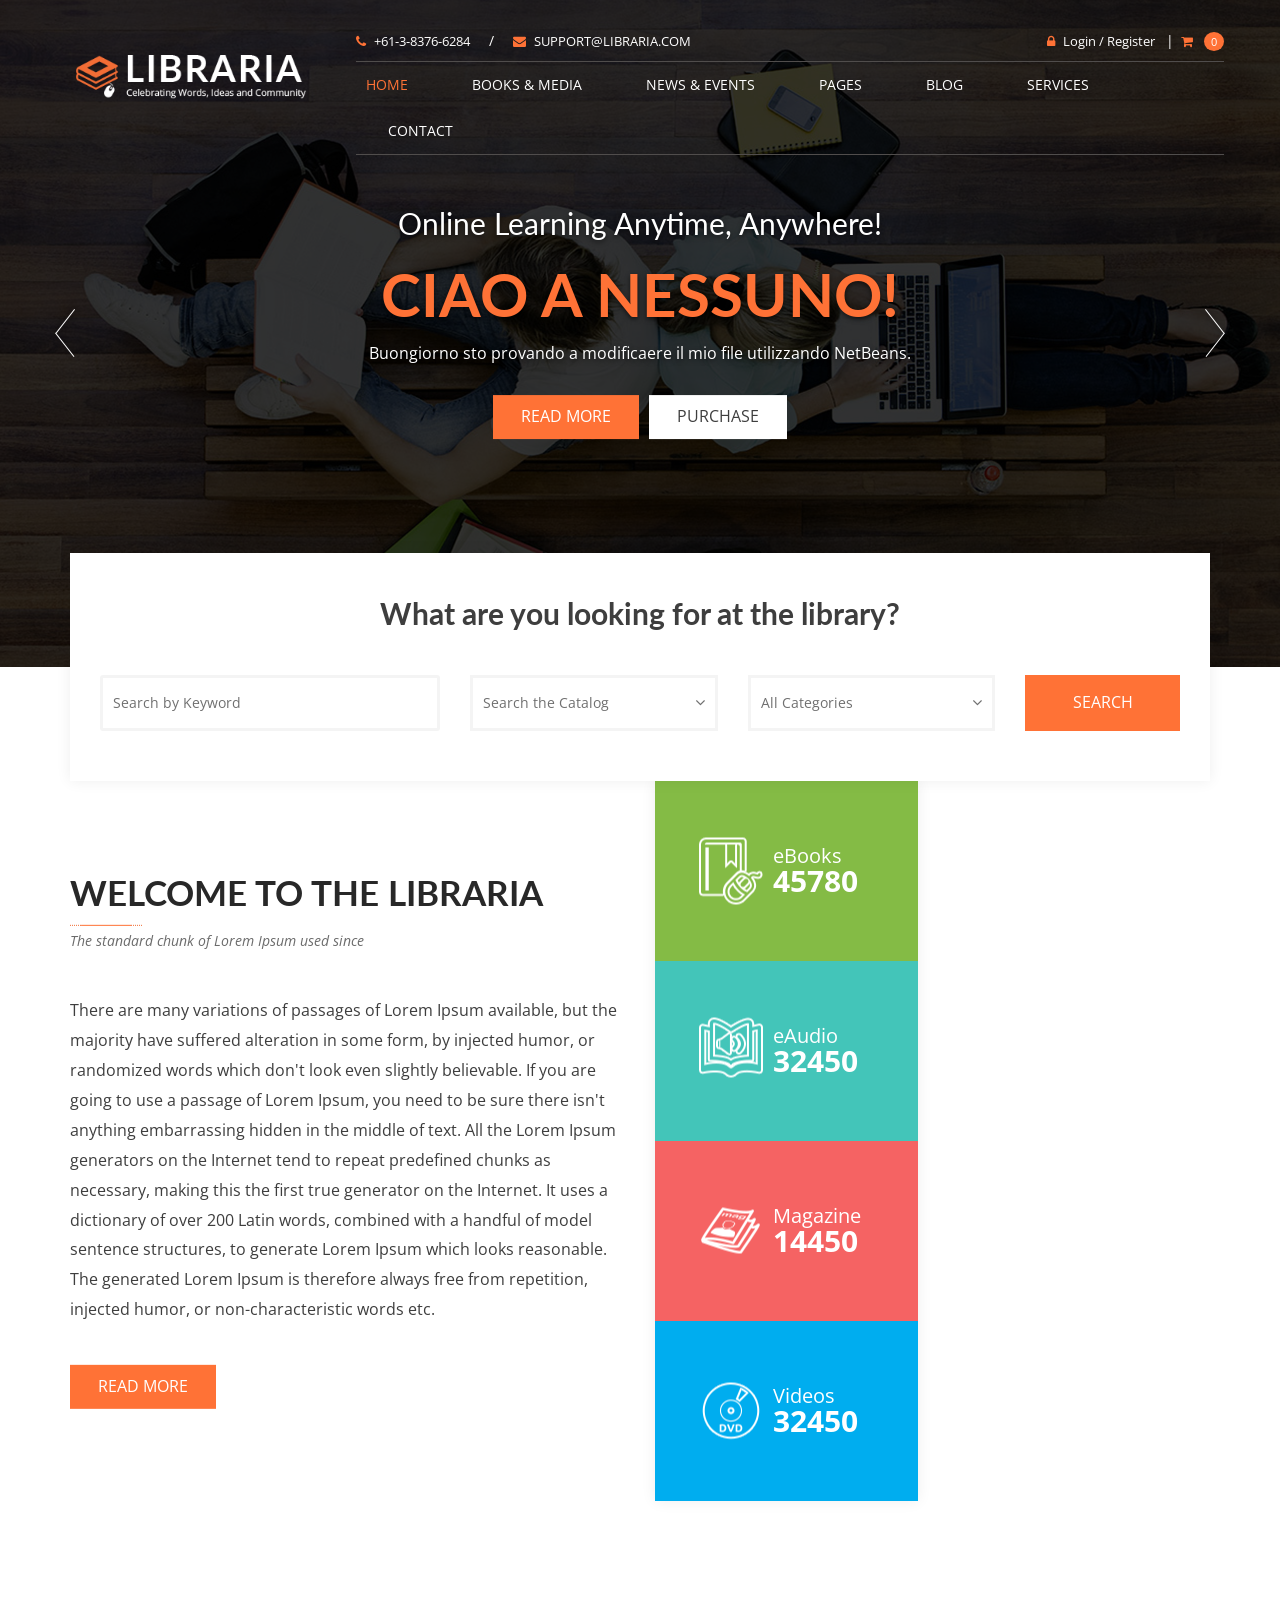
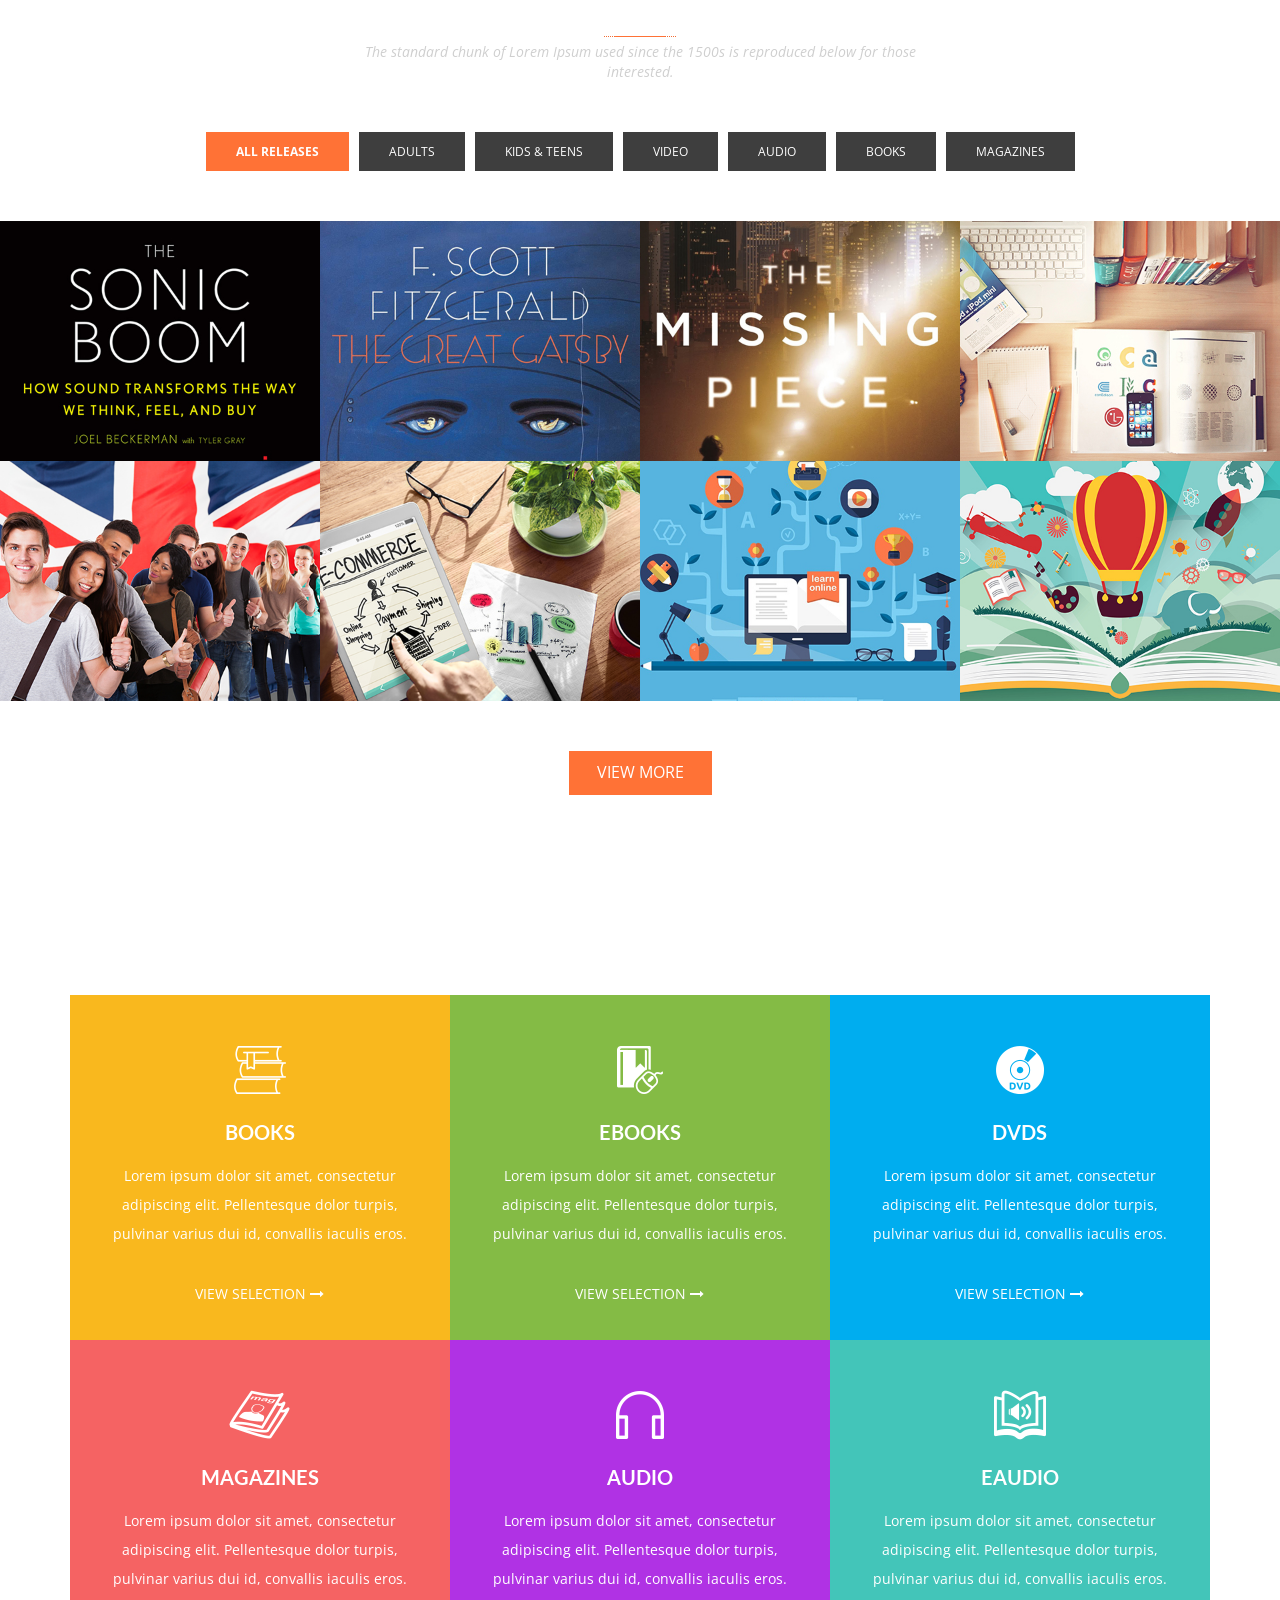
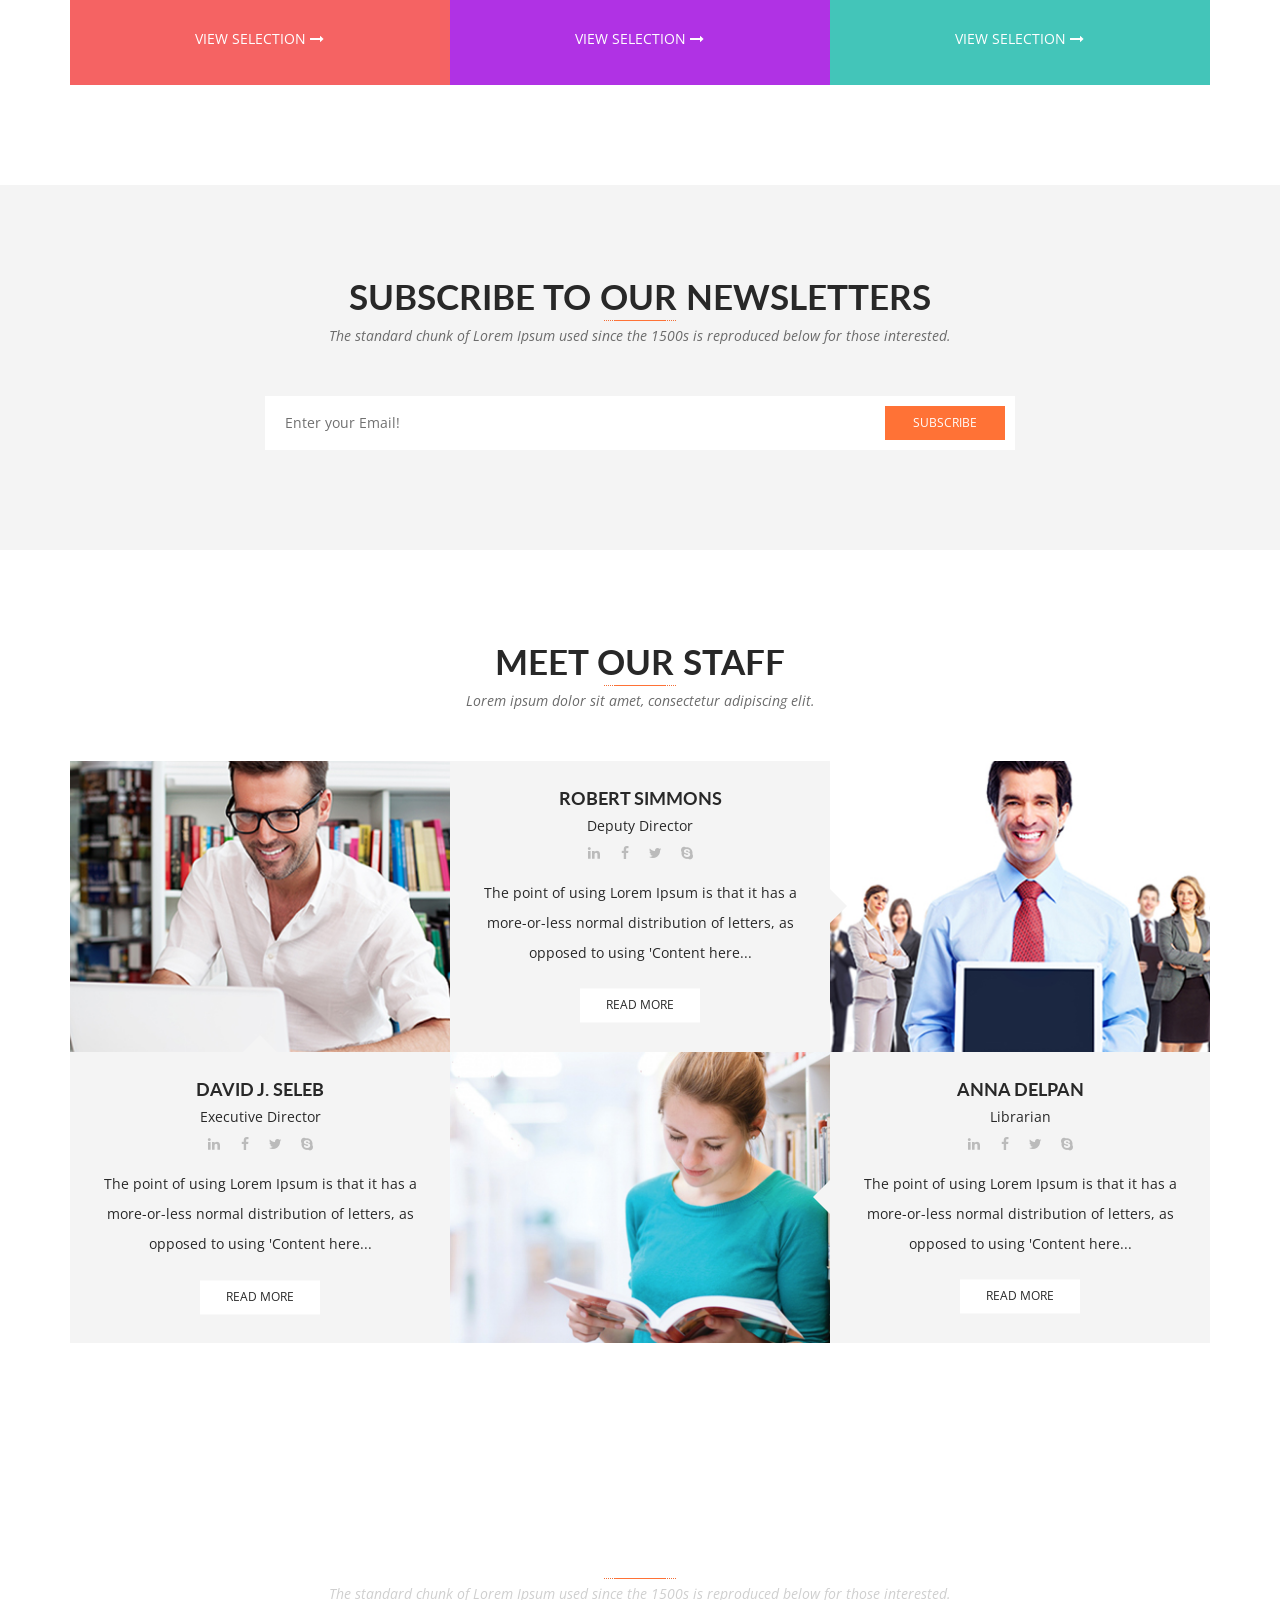
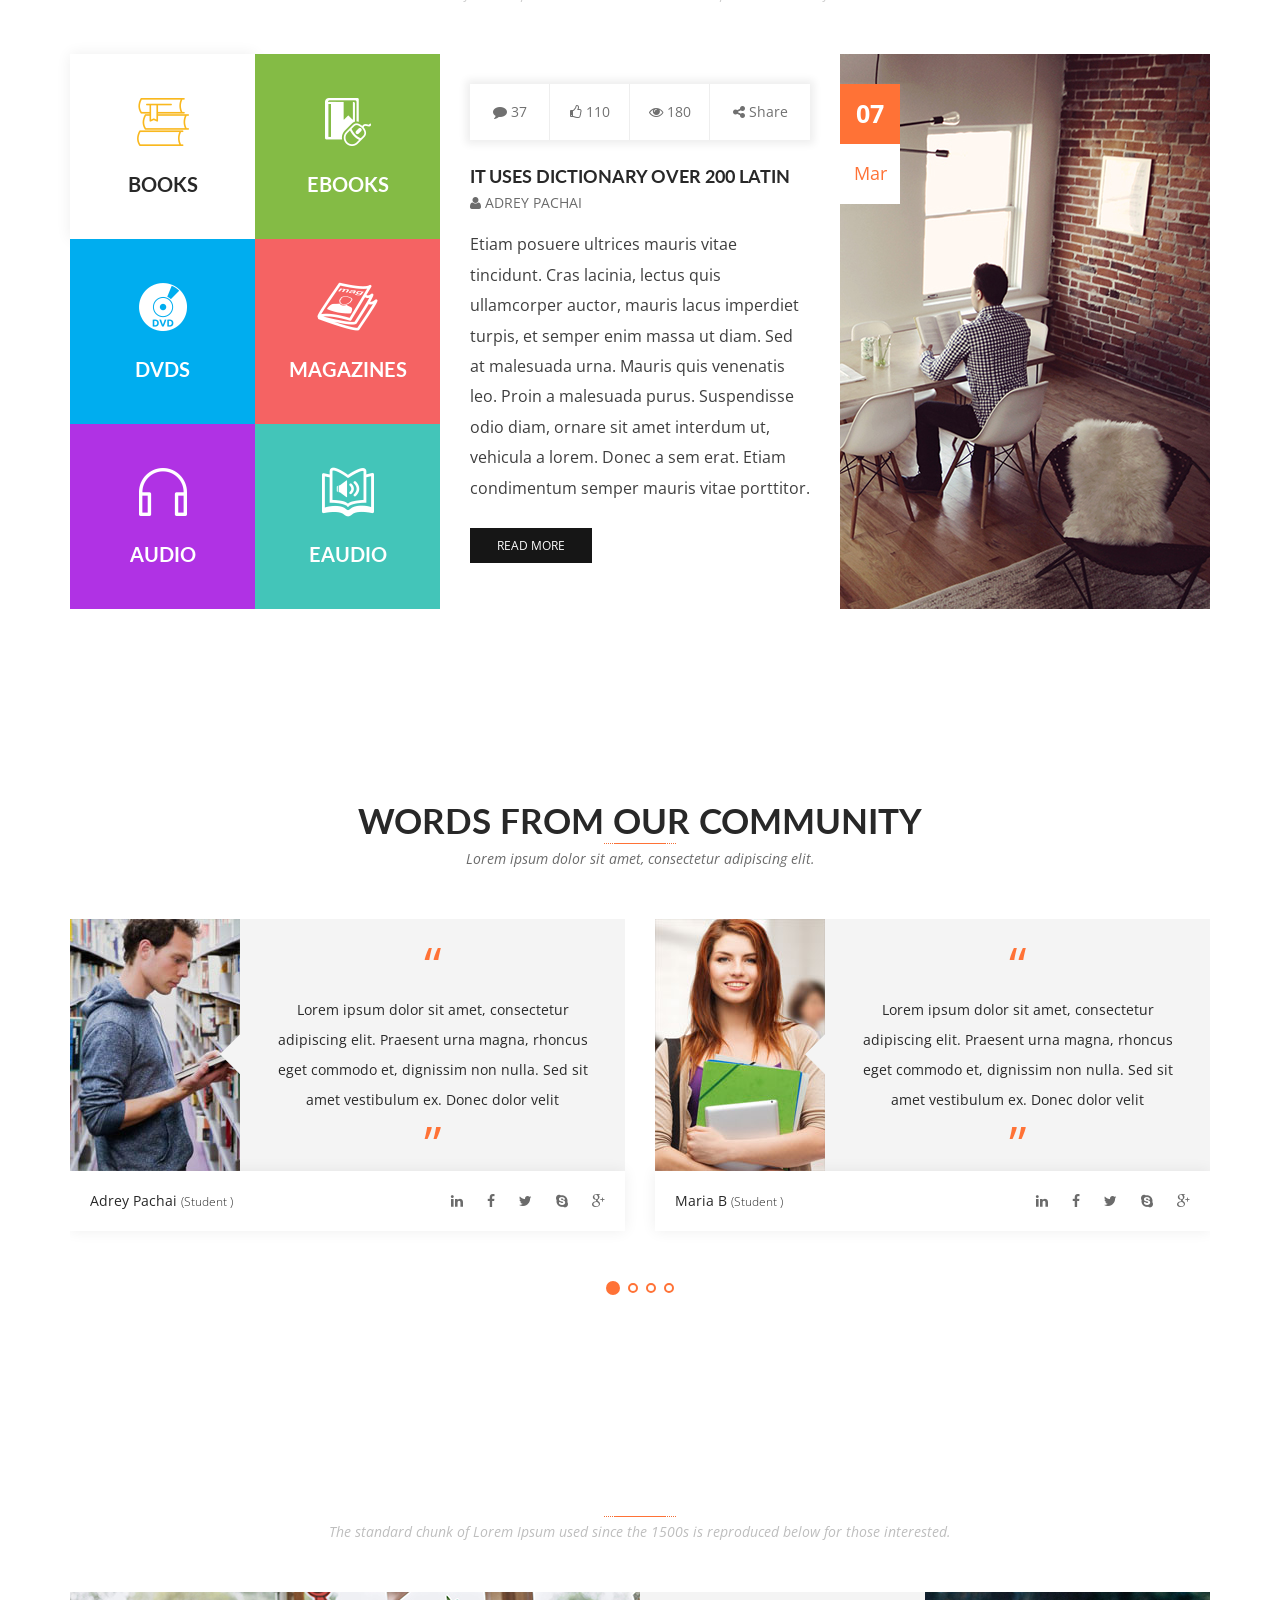
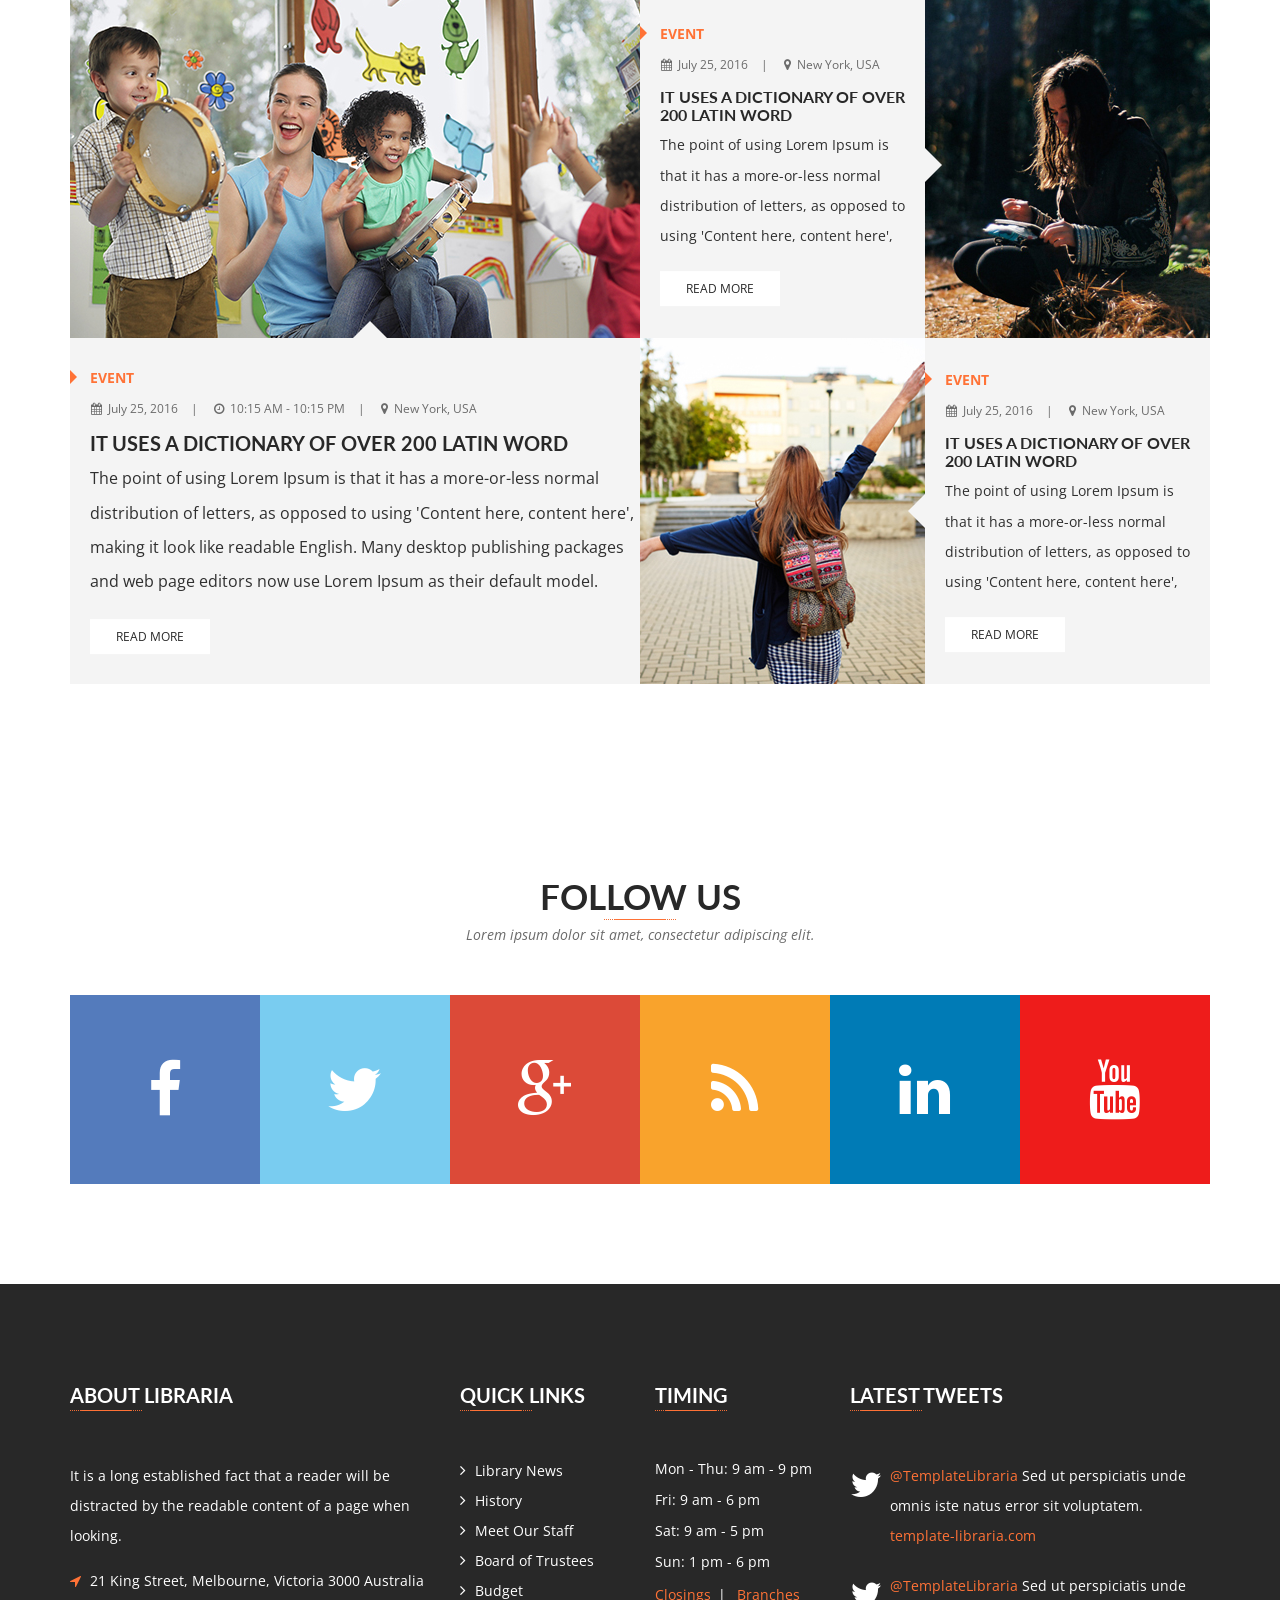
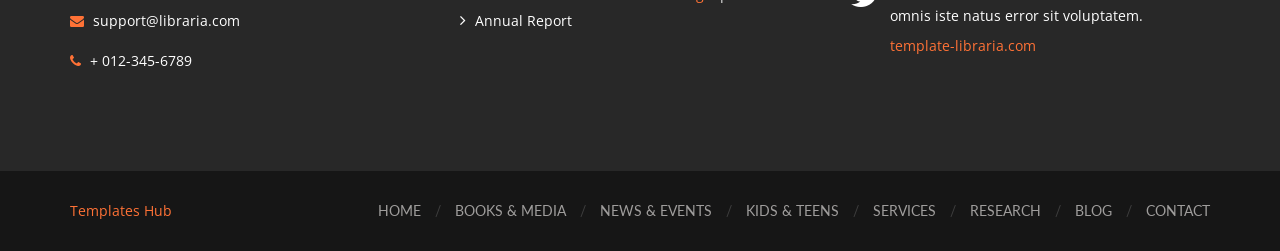
==== commit e07203d9: "Correzioni chiamate Database PHP pagine libro singolo" ====
--- a/index.html
+++ b/index.html
@@ -9,7 +9,7 @@
         <meta name="viewport" content="width=device-width,initial-scale=1,minimum-scale=1">
         
         <!-- Title -->
-        <title>..:: LIBRARIA ::..</title>
+        <title>..:: LIBRARIA DSG 3 ::..</title>
         
         <!-- Favicon -->
         <link href="images/favicon.ico" rel="icon" type="image/x-icon" />
@@ -243,8 +243,8 @@
                     <div class="container">
                         <div class="carousel-caption">
                             <h3>Online Learning Anytime, Anywhere!</h3>
-                            <h2>Discover Your Roots</h2>
-                            <p>There are many variations of passages of Lorem Ipsum available, but the majority have suffered alteration in some form, by injected humor, or randomized words.</p>
+                            <h2>Ciao a nessuno!</h2>
+                            <p>Buongiorno sto provando a modificaere il mio file utilizzando NetBeans.</p>
                             <div class="slide-buttons hidden-sm hidden-xs">    
                                 <a href="#" class="btn btn-primary">Read More</a>
                                 <a href="#" class="btn btn-default">Purchase</a>
@@ -259,7 +259,7 @@
                     <div class="container">
                         <div class="carousel-caption">
                             <h3>Online Learning Anytime, Anywhere!</h3>
-                            <h2>Discover Your Roots</h2>
+                            <h2>Ciao, Mario!</h2>
                             <p>There are many variations of passages of Lorem Ipsum available, but the majority have suffered alteration in some form, by injected humor, or randomized words.</p>
                             <div class="slide-buttons hidden-sm hidden-xs">    
                                 <a href="#" class="btn btn-primary">Read More</a>
@@ -275,7 +275,7 @@
                     <div class="container">
                         <div class="carousel-caption">
                             <h3>Online Learning Anytime, Anywhere!</h3>
-                            <h2>Discover Your Roots</h2>
+                            <h2>Ciao, Mario!</h2>
                             <p>There are many variations of passages of Lorem Ipsum available, but the majority have suffered alteration in some form, by injected humor, or randomized words.</p>
                             <div class="slide-buttons hidden-sm hidden-xs">    
                                 <a href="#" class="btn btn-primary">Read More</a>
--- a/style.css
+++ b/style.css
@@ -9406,7 +9406,7 @@
   position: relative;
 }
 .welcome-section .welcome-image {
-  background-image: url(images/welcome-img-home-v1.jpg);
+  background-image: url(https://www.quasimezzogiorno.org/news/wp-content/uploads/2016/10/biblioteca.jpg);
   background-position: center top;
   background-repeat: no-repeat;
   background-size: cover;
@@ -19220,3 +19220,118 @@
 .bx-wrapper .bx-pager.bx-default-pager a.active {
   background: #ff7236;
 }
+
+/*Suddivisione per Classi*/
+.struttura{
+    width: 100vw;
+    height:100vh;
+    display: flex;
+    align-items: center;
+    justify-content: center;
+    overflow: hidden;
+}
+.struttura-quadrato{
+    width: 100vw;
+    height:100vh;
+    display: table-row;
+    align-items: center;
+    justify-content: center;
+    overflow: hidden;
+}
+.quadrato {
+    display: grid;
+    grid-template-columns: 350px;
+    grid-template-rows: 50px 50px 80px;
+    grid-template-areas: "image" "text" "stats";
+    
+    font-family: roboto;
+    border-radius: 18px;
+    box-shadow: 5px 5px 15px rgba(0,0,0,0.9);
+    text-align: center;
+    
+    transition: 0.5s ease;
+    cursor: pointer;
+    margin-right: 50px;
+    margin-left: 50px;
+}
+
+.card {
+    display: grid;
+    grid-template-columns: 300px;
+    grid-template-rows: 210px 210px 80px;
+    grid-template-areas: "image" "text" "stats";
+    
+    font-family: roboto;
+    border-radius: 18px;
+    background: white;
+    box-shadow: 5px 5px 15px rgba(0,0,0,0.9);
+    text-align: center;
+    
+	transition: 0.5s ease;
+	cursor: pointer;
+}
+.card-image {
+    grid-area: image;
+    background: url("foto.jpg");
+    border-top-left-radius: 15px;
+    border-top-right-radius: 15px;
+    background-size: cover;
+}
+.card-text {
+    grid-area: text;
+    margin: 25px;
+}
+.card-text .date {
+    color: rgb(255,7,110);
+    font-size: 13px;
+}
+.card-text p {
+    color: grey;
+    font-size: 15px;
+    font-weight: 300;
+}
+.card-text h2 {
+    margin-top: 0px;
+    font-size: 28px;
+}
+.card-stats {
+    grid-area: stats;
+    display: grid;
+    grid-template-columns: 1fr 1fr 1fr;
+    grid-template-rows: 1fr;
+    border-bottom-left-radius: 15px;
+    border-bottom-right-radius: 15px;
+    background: rgb(255,7,110)
+}
+.card-stats .stat {
+	display: flex;
+	align-items: center;
+	justify-content: center;
+	flex-direction: column;
+	padding: 10px;
+	color: white;
+}
+.card-stats .type {
+	font-size: 11px;
+	font-weight: 300;
+	text-transform: uppercase;
+}
+.card-stats .value {
+	font-size: 22px;
+	font-weight: 500;
+}
+.card-stats .border {
+	border-left: 1px solid rgb(172,26,87);
+	border-right: 1px solid rgb(172,26,87);
+}
+.card-stats .value sup {
+	font-size: 12px;
+}
+.card:hover {
+	transform: scale(1.2);
+	box-shadow: 5px 5px 15px rgba(0,0,0,0.6);
+}
+.quadrato:hover {
+	transform: scale(1.2);
+	box-shadow: 5px 5px 15px rgba(0,0,0,0.6);
+}
